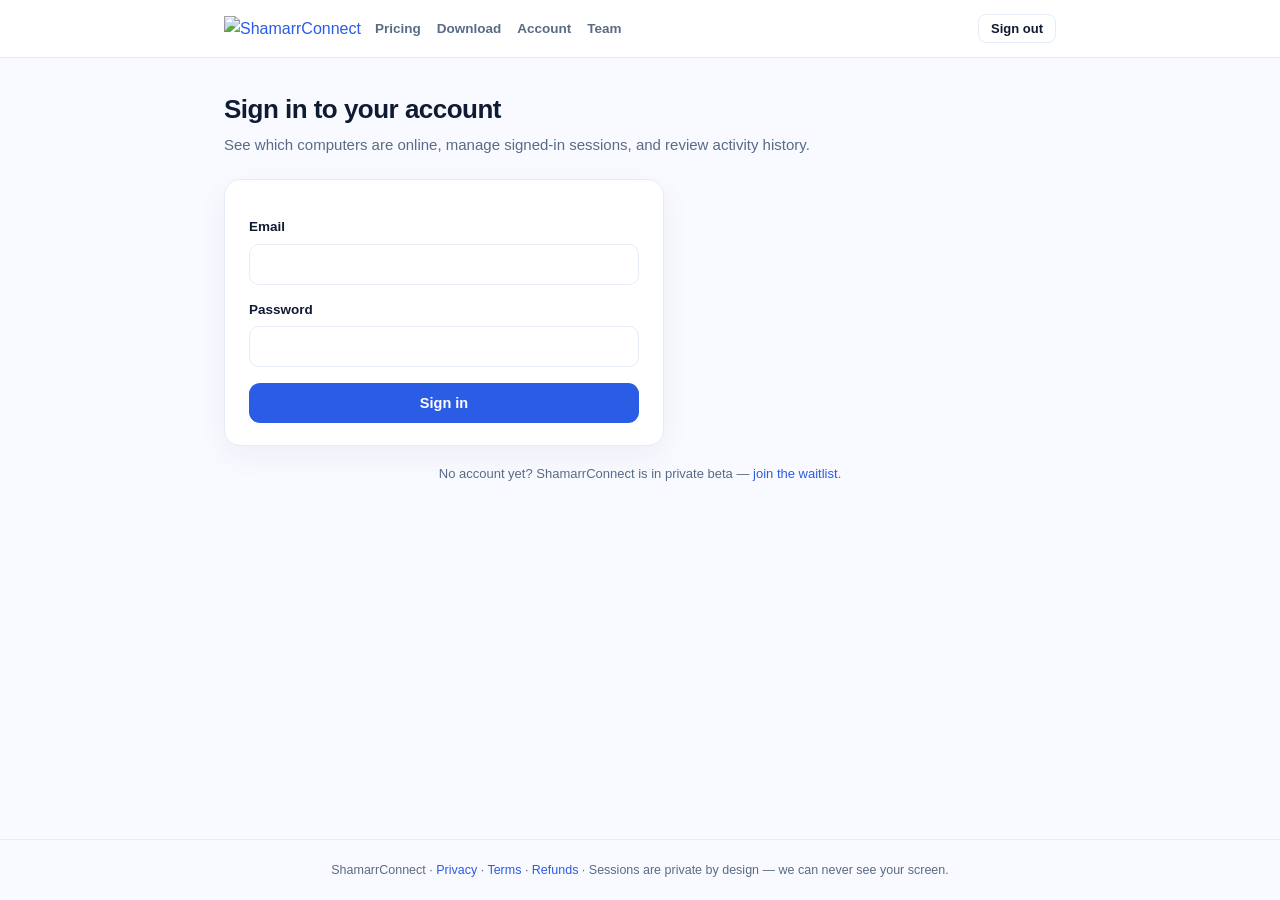
==== website/site/account/index.html @ 5497e0c0 "feat: desk home on desktop and mobile, Inter on the site Replace the RustDesk ID-pad home with a des" ====
<!DOCTYPE html>
<html lang="en">
<head>
<meta charset="UTF-8">
<meta name="viewport" content="width=device-width, initial-scale=1.0">
<title>Your account · ShamarrConnect</title>
<meta name="robots" content="noindex">
<meta name="description" content="See online computers, signed-in sessions, and activity on your ShamarrConnect account.">
<link rel="icon" type="image/svg+xml" href="/favicon.svg">
<link rel="stylesheet" href="/fonts.css">
<link rel="stylesheet" href="/desk-mock.css">
<style>
  :root{
    --brand:#2B5CE6;--brand2:#5B7BF0;--brand-dk:#1E3FA8;
    --ink:#0F1B33;--muted:#5A6B85;--line:#E6ECF5;--bg:#F8FAFF;
    --ok:#16A34A;--off:#9AA7BC;--warn:#B45309;--warnbg:#FFF7E6;
    --brand-dark:#1E3FA8;--bg-soft:#F8FAFF;
  }
  *{box-sizing:border-box;margin:0;padding:0}
  body{font-family:Inter,"Helvetica Neue",Helvetica,Arial,sans-serif;
    color:var(--ink);background:var(--bg);line-height:1.6;-webkit-font-smoothing:antialiased;
    text-rendering:optimizeLegibility;min-height:100vh;display:flex;flex-direction:column}
  a{color:var(--brand);text-decoration:none}
  :focus-visible{outline:2px solid var(--brand);outline-offset:2px;border-radius:4px}

  header{background:#fff;border-bottom:1px solid var(--line)}
  header .bar{max-width:880px;margin:0 auto;padding:14px 24px;display:flex;align-items:center;gap:14px;flex-wrap:wrap}
  header .nav{display:flex;gap:16px;align-items:center;font-size:13.5px;color:var(--muted)}
  header .nav a{color:var(--muted);font-weight:600}
  header .nav a:hover{color:var(--brand)}
  header .who{margin-left:auto;font-size:13.5px;color:var(--muted);display:flex;align-items:center;gap:12px}
  header .who button,.btn-ghost{background:none;border:1px solid var(--line);border-radius:8px;padding:6px 12px;
    font-size:13px;font-weight:600;color:var(--ink);cursor:pointer}
  header .who button:hover,.btn-ghost:hover{border-color:var(--brand);color:var(--brand)}

  main{flex:1;max-width:880px;width:100%;margin:0 auto;padding:36px 24px 80px}
  h1{font-size:26px;letter-spacing:-.02em;line-height:1.2;text-wrap:balance;margin-bottom:8px}
  h2{font-size:17px;letter-spacing:-.01em;margin:32px 0 12px}
  .sub{color:var(--muted);font-size:15px;margin-bottom:22px}

  .card{background:#fff;border:1px solid var(--line);border-radius:16px;padding:22px 24px;
    box-shadow:0 10px 30px rgba(20,40,90,.05)}
  .grid2{display:grid;grid-template-columns:1fr 1fr;gap:14px}
  @media(max-width:640px){.grid2{grid-template-columns:1fr}}

  label{display:block;font-size:13.5px;font-weight:600;margin:14px 0 6px}
  input{width:100%;padding:11px 13px;border:1px solid var(--line);border-radius:10px;font-size:15px;
    font-family:inherit;color:var(--ink);background:#fff}
  input:focus{border-color:var(--brand);outline:none;box-shadow:0 0 0 3px rgba(43,92,230,.15)}
  .btn{display:inline-flex;align-items:center;justify-content:center;background:var(--brand);color:#fff;
    font-weight:700;font-size:14.5px;padding:12px 20px;border-radius:11px;border:0;cursor:pointer;
    transition:background .15s}
  .btn:hover{background:var(--brand-dk)}
  .btn[disabled]{opacity:.6;cursor:default}
  .btn.block{width:100%;margin-top:16px}
  .btn.sm{padding:7px 12px;font-size:12.5px;border-radius:8px}
  .btn.danger{background:#fff;color:#B91C1C;border:1px solid #FECACA}
  .btn.danger:hover{background:#FEF2F2}
  .err{background:#FEF2F2;border:1px solid #FECACA;color:#B91C1C;border-radius:10px;
    padding:10px 14px;font-size:13.5px;margin-top:14px;display:none}
  .okmsg{background:#ECFDF5;border:1px solid #A7F3D0;color:#065F46;border-radius:10px;
    padding:10px 14px;font-size:13.5px;margin-top:14px;display:none}
  .hint{font-size:13px;color:var(--muted);margin-top:18px;text-align:center}

  .stat{display:flex;flex-direction:column;gap:4px}
  .stat .lbl{font-size:12px;font-weight:700;text-transform:uppercase;letter-spacing:.04em;color:var(--muted)}
  .stat .val{font-size:16px;font-weight:700}
  .pill{display:inline-flex;align-items:center;gap:6px;font-size:12.5px;font-weight:700;
    border-radius:100px;padding:4px 10px}
  .pill.on{background:#ECFDF5;color:#065F46}
  .pill.off{background:#F1F5F9;color:var(--muted)}
  .pill.warn{background:var(--warnbg);color:var(--warn)}

  .dev,.sess,.act{display:flex;align-items:center;gap:12px;padding:12px 2px;border-bottom:1px solid var(--line)}
  .dev:last-child,.sess:last-child,.act:last-child{border-bottom:0}
  .dot{width:10px;height:10px;border-radius:50%;flex:none}
  .dot.on{background:var(--ok);box-shadow:0 0 0 4px rgba(29,158,117,.15)}
  .dot.off{background:var(--off)}
  .nm{font-weight:650;font-size:15px}
  .meta{font-size:13px;color:var(--muted)}
  .state{margin-left:auto;font-size:12.5px;font-weight:650;white-space:nowrap}
  .state.on{color:var(--ok)}
  .state.off{color:var(--muted)}
  .empty{color:var(--muted);font-size:14px;padding:14px 2px}
  .act .when{margin-left:auto;color:var(--muted);font-size:12.5px;white-space:nowrap;padding-left:12px}
  .note{font-size:13px;color:var(--muted);margin-top:10px}
  .sec-actions{display:flex;flex-wrap:wrap;gap:10px;margin-top:8px}
  .check{display:flex;align-items:center;gap:8px;font-size:13.5px;margin-top:12px}
  .check input{width:auto}
  .headrow{display:flex;align-items:center;justify-content:space-between;gap:12px;flex-wrap:wrap;margin:32px 0 12px}
  .headrow h2{margin:0}
  .desk-wrap{position:relative;padding:16px}
  .desk-wrap .desk-grid{margin:0}
  .desk-wrap .dcard{cursor:default}
  .desk-wrap .dcard.is-slot{cursor:pointer}
  .desk-panel .actions a.act{text-decoration:none;color:#fff}
  @media(max-width:640px){.desk-wrap .desk-grid{grid-template-columns:1fr}}
  footer{border-top:1px solid var(--line);padding:20px 24px;text-align:center;font-size:12.5px;color:var(--muted)}
</style>
</head>
<body>
<header>
  <div class="bar">
    <a href="/" aria-label="ShamarrConnect home"><img class="mark" src="/logo-mark.svg" width="36" height="36" alt="ShamarrConnect"></a>
    <nav class="nav">
      <a href="/pricing">Pricing</a>
      <a href="/download">Download</a>
      <a href="/account">Account</a>
      <a href="/account/team/">Team</a>
    </nav>
    <div class="who" id="who" hidden>
      <span id="who-email"></span>
      <button id="signout" type="button">Sign out</button>
    </div>
  </div>
</header>

<main>
  <!-- Signed out -->
  <section id="view-login">
    <h1>Sign in to your account</h1>
    <p class="sub">See which computers are online, manage signed-in sessions, and review activity history.</p>
    <div class="card" style="max-width:440px">
      <form id="login-form" novalidate>
        <label for="email">Email</label>
        <input id="email" type="email" autocomplete="username" required>
        <label for="password">Password</label>
        <input id="password" type="password" autocomplete="current-password" required>
        <div id="mfa-row" hidden>
          <label for="code">Two-step code</label>
          <input id="code" inputmode="numeric" autocomplete="one-time-code" placeholder="6-digit code from your app">
        </div>
        <button class="btn block" id="login-btn" type="submit">Sign in</button>
        <div class="err" id="login-err"></div>
      </form>
    </div>
    <p class="hint">No account yet? ShamarrConnect is in private beta — <a href="/#waitlist">join the waitlist</a>.</p>
  </section>

  <!-- Console -->
  <section id="view-console" hidden>
    <h1>Your account</h1>
    <p class="sub">Live view of computers, sessions, and what has happened on this account.</p>

    <div class="card" id="overview">
      <div class="grid2">
        <div class="stat"><span class="lbl">Signed in as</span><span class="val" id="ov-email">—</span></div>
        <div class="stat"><span class="lbl">Plan</span><span class="val" id="ov-plan">—</span></div>
        <div class="stat"><span class="lbl">Two-step sign-in</span><span class="val" id="ov-mfa">—</span></div>
        <div class="stat"><span class="lbl">Plan renews / ends</span><span class="val" id="ov-exp">—</span></div>
      </div>
      <div id="ov-team" class="note" style="margin-top:14px;display:none"></div>
      <p class="note" style="margin-top:14px">Open the ShamarrConnect app on each computer and sign in with this email so it appears on your desk.</p>
    </div>

    <div class="headrow">
      <h2>Your computers</h2>
      <button class="btn-ghost" type="button" id="refresh-all">Refresh</button>
    </div>
    <div class="card desk-wrap desk-stage" id="desk-wrap">
      <div class="desk-grid" id="desk-grid"><div class="empty">Checking…</div></div>
      <div class="desk-sheet" id="desk-sheet" hidden>
        <div class="desk-panel" id="desk-panel" role="dialog" aria-modal="true"></div>
      </div>
    </div>
    <p class="note" id="desk-status">Status updates as each computer checks in.</p>

    <div id="peers-wrap" hidden>
      <h2>Saved IDs</h2>
      <div class="card" id="peers"></div>
      <p class="note">These are saved IDs that are not signed into this account, so they stay off the desk.</p>
    </div>

    <div class="headrow">
      <h2>Signed-in sessions</h2>
      <button class="btn sm danger" type="button" id="revoke-others">Sign out all app sessions</button>
    </div>
    <div class="card" id="sessions"><div class="empty">Loading…</div></div>
    <p class="note">These are phones and computers currently signed into your account (device tokens). Signing one out forces it to log in again.</p>

    <h2>Recent activity</h2>
    <div class="card" id="activity"><div class="empty">Nothing yet — activity will show here after you sign in on devices, change security settings, or make a payment.</div></div>

    <h2>Security</h2>
    <div class="card">
      <div class="stat" style="margin-bottom:14px">
        <span class="lbl">Password</span>
        <span class="val" style="font-size:14px;font-weight:500;color:var(--muted)">Change the password for this account</span>
      </div>
      <form id="pw-form">
        <label for="pw-cur">Current password</label>
        <input id="pw-cur" type="password" autocomplete="current-password" required>
        <label for="pw-new">New password</label>
        <input id="pw-new" type="password" autocomplete="new-password" minlength="8" required>
        <label for="pw-conf">Confirm new password</label>
        <input id="pw-conf" type="password" autocomplete="new-password" minlength="8" required>
        <label class="check"><input type="checkbox" id="pw-revoke"> Also sign out other sessions</label>
        <button class="btn block" id="pw-btn" type="submit">Update password</button>
        <div class="err" id="pw-err"></div>
        <div class="okmsg" id="pw-ok"></div>
      </form>
      <hr style="border:0;border-top:1px solid var(--line);margin:22px 0">
      <div class="stat">
        <span class="lbl">Two-step sign-in (authenticator)</span>
        <span class="val" id="sec-mfa" style="font-size:14.5px">—</span>
      </div>
      <p class="note">Turn two-step sign-in on or off in the ShamarrConnect app under <strong>Settings → Account → Account MFA</strong>. Remote reconnects also re-check 2FA unless a device is trusted.</p>
    </div>
  </section>
</main>

<footer>ShamarrConnect · <a href="/privacy">Privacy</a> · <a href="/terms">Terms</a> · <a href="/refund">Refunds</a> · Sessions are private by design — we can never see your screen.</footer>

<script>
(function(){
  var API = "https://api.shamarrconnect.com";
  var $ = function(id){ return document.getElementById(id); };
  var mfaSecret = null, pollTimer = null, profileEmail = "";

  function token(){ return sessionStorage.getItem("sc_token"); }
  function setToken(t){ t ? sessionStorage.setItem("sc_token", t) : sessionStorage.removeItem("sc_token"); }
  function esc(s){ var d = document.createElement("div"); d.textContent = s == null ? "" : String(s); return d.innerHTML; }

  function showLogin(msg){
    $("view-console").hidden = true; $("who").hidden = true;
    $("view-login").hidden = false;
    if (msg){ var e = $("login-err"); e.textContent = msg; e.style.display = "block"; }
    if (pollTimer){ clearInterval(pollTimer); pollTimer = null; }
  }
  function showConsole(email){
    $("view-login").hidden = true;
    $("view-console").hidden = false; $("who").hidden = false;
    if (email) {
      profileEmail = email;
      $("who-email").textContent = email;
      $("ov-email").textContent = email;
    }
    refresh();
    if (pollTimer) clearInterval(pollTimer);
    pollTimer = setInterval(function(){ if (!document.hidden) refresh(); }, 15000);
  }

  function parseApiDate(s){
    if (!s) return null;
    var d = new Date(String(s).replace(" ", "T") + (String(s).indexOf("Z") >= 0 ? "" : "Z"));
    return isNaN(d.getTime()) ? null : d;
  }
  function relTime(s){
    var d = parseApiDate(s);
    if (!d) return s ? String(s) : "";
    var sec = Math.max(0, (Date.now() - d.getTime()) / 1000);
    if (sec < 45) return "just now";
    if (sec < 3600) return Math.round(sec/60) + " min ago";
    var now = new Date();
    var sameDay = d.getFullYear()===now.getFullYear() && d.getMonth()===now.getMonth() && d.getDate()===now.getDate();
    if (sameDay){
      if (d.getHours() < 12) return "this morning";
      if (d.getHours() < 17) return "this afternoon";
      return "this evening";
    }
    var days = Math.round(sec/86400);
    return days <= 1 ? "yesterday" : days + " days ago";
  }
  function looksLikeFactoryName(name){
    var n = (name || "").trim();
    if (!n) return true;
    var u = n.toUpperCase();
    if (/^(DESKTOP-|LAPTOP-|WIN-|MACBOOK|IMAC|IPHONE|IPAD|PIXEL|SM-|GALAXY)/.test(u)) return true;
    if (n.indexOf(".") >= 0 && n.indexOf(" ") < 0) return true;
    if (/^[A-Z0-9_-]{8,}$/.test(u) && n.indexOf(" ") < 0) return true;
    return false;
  }
  function placeName(d){
    var n = (d.device_name || "").trim();
    if (looksLikeFactoryName(n)) return "Computer";
    return n;
  }
  function sentence(d){
    if (d.reason === "battery") return "Can't reach it. The phone closed the app.";
    if (d.reason === "permission") return "Almost ready. This computer still needs a permission.";
    if (d.reason === "service_stopped" || d.reason === "app_closed")
      return "Can't reach it. ShamarrConnect isn't open there.";
    if (d.online && d.ready !== false) return "Online. You can open it.";
    var seen = relTime(d.last_seen);
    if (!seen) return "Not reachable right now.";
    return "Last seen " + seen + ".";
  }
  function isStale(d){
    return !d.online || d.ready === false;
  }
  function prettyOS(s){
    var m = { windows:"Windows", macos:"macOS", osx:"macOS", darwin:"macOS", linux:"Linux", android:"Android", ios:"iOS" };
    var k = (s||"").toLowerCase();
    return m[k] || (s ? s.charAt(0).toUpperCase() + s.slice(1) : "");
  }
  function prettyPlan(p){
    var k = (p || "free").toLowerCase();
    if (k === "solo" || k === "pro") return "Pro";
    if (k === "team") return "Team";
    if (k === "enterprise") return "Enterprise";
    if (k === "free" || !k) return "Free";
    return p;
  }

  var lastDevices = [];

  var PHRASES = {
    login: function(d){ return "Signed in" + (d ? " — " + d : ""); },
    account_created: function(){ return "Account created"; },
    device_removed: function(d){ return "Session signed out" + (d ? " — " + d : ""); },
    devices_signed_out_others: function(d){ return "Signed out other sessions" + (d ? " (" + d + ")" : ""); },
    device_joined: function(d){ return "New device joined" + (d ? " — " + d : ""); },
    payment: function(d){ return "Payment received" + (d ? " — " + d : ""); },
    mfa_enabled: function(){ return "Two-step sign-in turned on"; },
    mfa_disabled: function(){ return "Two-step sign-in turned off"; },
    password_changed: function(d){ return "Password changed" + (d ? " — " + d : ""); }
  };
  function phrase(ev){
    var f = PHRASES[ev.kind];
    var d = ev.detail || "";
    return f ? f(d) : (ev.kind + (d ? " — " + d : ""));
  }

  function api(path, opts){
    opts = opts || {};
    var headers = Object.assign({ "Authorization": "Bearer " + token() }, opts.headers || {});
    if (opts.body && !headers["Content-Type"]) headers["Content-Type"] = "application/json";
    return fetch(API + path, {
      method: opts.method || "GET",
      headers: headers,
      body: opts.body ? (typeof opts.body === "string" ? opts.body : JSON.stringify(opts.body)) : undefined
    }).then(function(r){
      if (r.status === 401){ showLogin("Please sign in again."); throw new Error("unauthorized"); }
      if (r.status === 204) return {};
      return r.text().then(function(t){
        var j = {};
        if (t) { try { j = JSON.parse(t); } catch(_) { j = { error: t }; } }
        if (!r.ok) throw new Error((j && j.error) || ("http " + r.status));
        return j;
      });
    });
  }

  function refresh(){
    api("/api/currentUser", { method: "POST", body: { id: "", uuid: "" } })
      .then(function(u){
        var email = u.email || u.name || profileEmail || "";
        profileEmail = email;
        $("who-email").textContent = email;
        $("ov-email").textContent = email || "—";
        $("ov-plan").textContent = prettyPlan(u.plan);
        $("ov-exp").textContent = u.plan_expires_at ? relTime(u.plan_expires_at) + " (" + u.plan_expires_at + ")" : (prettyPlan(u.plan) === "Free" ? "—" : "—");
      }).catch(function(){});

    api("/api/org").then(function(v){
      var o = v && v.org;
      var el = $("ov-team");
      if (!o){ el.style.display = "none"; el.innerHTML = ""; return; }
      el.style.display = "block";
      el.innerHTML = "<strong>Team:</strong> " + esc(o.name) +
        " · role " + esc(o.my_role) +
        " · seats " + esc(o.seats_used) + "/" + esc(o.seat_limit) +
        " · devices " + esc(o.devices_used) + "/" + esc(o.device_limit) +
        " (shared pool). <a href=\"/account/team/\">Manage team →</a>";
    }).catch(function(){});

    api("/api/user/mfa/status").then(function(s){
      var on = !!s.enabled;
      $("ov-mfa").innerHTML = on
        ? '<span class="pill on">On</span>'
        : '<span class="pill warn">Off — enable in the app</span>';
      $("sec-mfa").innerHTML = on
        ? '<span class="pill on">Enabled</span>'
        : '<span class="pill warn">Not enabled</span>';
    }).catch(function(){
      $("ov-mfa").textContent = "—";
      $("sec-mfa").textContent = "—";
    });

    api("/api/user/fleet").then(function(v){ lastDevices = v.devices || []; renderFleet(v); }).catch(function(){});
    api("/api/user/devices").then(renderSessions).catch(function(){});
    api("/api/user/activity?limit=50").then(renderActivity).catch(function(){});
  }

  function renderFleet(v){
    var el = $("desk-grid"), ds = v.devices || [];
    var html = "";
    if (!ds.length){
      html = '<div class="empty" style="grid-column:1/-1">No computers on this account yet. Open the ShamarrConnect app on a computer and sign in with this email.</div>';
    } else {
      html = ds.map(function(d){
        var name = placeName(d);
        var stale = isStale(d);
        var light = (d.reason === "battery" || d.reason === "permission") ? "warn"
          : (d.online && d.ready !== false) ? "awake" : "asleep";
        var id = esc(d.device_id || "");
        return '<div class="dcard" data-id="' + id + '">' +
          '<div class="top"><span class="light ' + light + '"></span>' +
          '<div class="names"><div class="place">' + esc(name) + '</div></div></div>' +
          '<p class="sentence">' + esc(sentence(d)) + '</p>' +
          '<button class="act' + (stale ? " ghost" : "") + '" type="button" data-open="' + id + '">Open</button>' +
          '</div>';
      }).join("");
    }
    html += '<button class="dcard is-slot" type="button" data-add="1">+ Add a new computer</button>';
    el.innerHTML = html;
    $("peers-wrap").hidden = true;
  }

  function closeSheet(){
    var sh = $("desk-sheet");
    if (sh) sh.hidden = true;
  }
  function openSheet(html){
    $("desk-panel").innerHTML = html;
    $("desk-sheet").hidden = false;
  }
  function openInAppSheet(d){
    var name = placeName(d);
    var body = isStale(d)
      ? sentence(d) + " Open it from the ShamarrConnect app on a computer that can reach it."
      : "Open the ShamarrConnect app and tap Open on " + name + ".";
    openSheet(
      "<h3>" + esc(name) + "</h3><p>" + esc(body) + "</p>" +
      '<div class="actions">' +
        '<a class="act" href="/download">Get the app</a>' +
        '<button class="act ghost" type="button" data-close="1">Close</button>' +
      "</div>"
    );
  }
  function explainThenOpen(d){
    var name = placeName(d);
    var body = sentence(d) + " Open ShamarrConnect on that computer, or turn it on. Then you can open it from the app.";
    if (d.reason === "battery"){
      body = "The phone closed the app. Open ShamarrConnect there. On Samsung, set battery to Unrestricted so it stays reachable.";
    }
    openSheet(
      "<h3>" + esc(name) + "</h3><p>" + esc(body) + "</p>" +
      '<div class="actions">' +
        '<button class="act" type="button" data-try="' + esc(d.device_id || "") + '">Try anyway</button>' +
        '<button class="act ghost" type="button" data-close="1">Close</button>' +
      "</div>"
    );
  }
  function addComputerSheet(){
    openSheet("<h3>Add a new computer</h3><p>Getting a code…</p>");
    api("/api/enroll/generate", { method: "POST", body: {} }).then(function(j){
      var code = (j && j.code) || "";
      openSheet(
        "<h3>Add a new computer</h3>" +
        "<p>On that computer, open ShamarrConnect and enter this code.</p>" +
        '<div class="desk-secret"><div class="lbl">Code</div><div class="val">' + esc(code) + "</div></div>" +
        "<p>Name it when it shows up: Office, Shop, Home.</p>" +
        '<div class="actions"><button class="act ghost" type="button" data-close="1">Close</button></div>'
      );
    }).catch(function(e){
      openSheet(
        "<h3>Add a new computer</h3><p>" + esc(e.message || "Could not create a code.") + "</p>" +
        '<div class="actions"><button class="act ghost" type="button" data-close="1">Close</button></div>'
      );
    });
  }

  function renderSessions(v){
    var el = $("sessions"), list = v.devices || [];
    if (!list.length){
      el.innerHTML = '<div class="empty">No active sessions. Sign in from the app to register a session.</div>';
      return;
    }
    el.innerHTML = list.map(function(d){
      var name = d.device_name || d.device_id || "Session";
      var os = prettyOS(d.device_os);
      var id = d.id || "";
      return '<div class="sess">' +
        '<div><div class="nm">' + esc(name) + '</div>' +
        '<div class="meta">' + esc(os) + (os ? " · " : "") +
        "last seen " + relTime(d.last_seen) +
        (d.device_id ? " · ID " + esc(d.device_id) : "") +
        '</div></div>' +
        (id
          ? '<button class="btn sm danger" type="button" data-revoke="' + esc(id) + '">Sign out</button>'
          : '') +
        '</div>';
    }).join("");
    el.querySelectorAll("[data-revoke]").forEach(function(btn){
      btn.addEventListener("click", function(){
        var id = btn.getAttribute("data-revoke");
        if (!confirm("Sign out this session? It will need to log in again.")) return;
        api("/api/user/device/" + encodeURIComponent(id), { method: "DELETE" })
          .then(function(){ refresh(); })
          .catch(function(e){ alert(e.message || "Failed"); });
      });
    });
  }

  function renderActivity(v){
    var el = $("activity"), evs = v.events || [];
    if (!evs.length){
      el.innerHTML = '<div class="empty">Nothing yet — sign-ins, device changes, payments, and security updates will appear here.</div>';
      return;
    }
    el.innerHTML = evs.map(function(ev){
      return '<div class="act"><span>' + esc(phrase(ev)) + '</span><span class="when">' + relTime(ev.at) + '</span></div>';
    }).join("");
  }

  function login(body){
    var btn = $("login-btn"); btn.disabled = true; btn.textContent = "Signing in…";
    $("login-err").style.display = "none";
    return fetch(API + "/api/login", {
      method: "POST",
      headers: { "Content-Type": "application/json" },
      body: JSON.stringify(body)
    }).then(function(r){ return r.json().then(function(j){ return { ok: r.ok, j: j }; }); })
      .then(function(res){
        var j = res.j;
        if (res.ok && j.access_token){
          setToken(j.access_token);
          mfaSecret = null;
          showConsole(body.username);
          return;
        }
        if (j.tfa_type === "tfa_check" && j.secret){
          mfaSecret = j.secret;
          $("mfa-row").hidden = false;
          $("code").focus();
          return;
        }
        throw new Error(j.error || "signin");
      })
      .catch(function(e){
        var msg = "That email or password doesn't match our records.";
        if (e && e.message && e.message !== "signin") msg = e.message;
        if (e && e.name === "TypeError") msg = "Can't reach the server right now. Check your connection and try again.";
        var el = $("login-err"); el.textContent = msg; el.style.display = "block";
      })
      .finally(function(){ btn.disabled = false; btn.textContent = "Sign in"; });
  }

  $("login-form").addEventListener("submit", function(ev){
    ev.preventDefault();
    var email = $("email").value.trim(), pw = $("password").value;
    if (mfaSecret){
      var code = $("code").value.trim();
      login({ username: email, type: "tfa_code", tfaCode: code, verificationCode: code, secret: mfaSecret });
    } else {
      login({ username: email, password: pw, type: "account" });
    }
  });

  $("signout").addEventListener("click", function(){
    setToken(null); mfaSecret = null; showLogin();
  });

  $("refresh-all").addEventListener("click", function(){ refresh(); });

  $("desk-wrap").addEventListener("click", function(e){
    var t = e.target.closest("[data-open],[data-add],[data-close],[data-try]");
    if (!t){
      if (e.target.id === "desk-sheet") closeSheet();
      return;
    }
    if (t.getAttribute("data-close")){ closeSheet(); return; }
    if (t.getAttribute("data-add")){ addComputerSheet(); return; }
    var tryId = t.getAttribute("data-try");
    var openId = t.getAttribute("data-open") || tryId;
    if (!openId) return;
    var d = null;
    for (var i = 0; i < lastDevices.length; i++){
      if (lastDevices[i].device_id === openId){ d = lastDevices[i]; break; }
    }
    if (!d){ closeSheet(); return; }
    if (tryId || !isStale(d)){
      $("desk-status").textContent = tryId ? ("Trying " + placeName(d) + ".") : ("You're on " + placeName(d) + ".");
      openInAppSheet(d);
    } else {
      explainThenOpen(d);
    }
  });

  $("revoke-others").addEventListener("click", function(){
    if (!confirm("Sign out every other phone and computer? This browser session stays signed in.")) return;
    // Web console has no device id — server revokes all tokens for the user when id empty is rejected.
    // Use list + delete each, or call revoke-others with empty (will 400). Safer: list then delete all.
    api("/api/user/devices").then(function(v){
      var list = v.devices || [];
      if (!list.length){ alert("No other sessions."); return; }
      return Promise.all(list.map(function(d){
        return api("/api/user/device/" + encodeURIComponent(d.id), { method: "DELETE" });
      })).then(function(){ refresh(); });
    }).catch(function(e){ alert(e.message || "Failed"); });
  });

  $("pw-form").addEventListener("submit", function(ev){
    ev.preventDefault();
    var cur = $("pw-cur").value, nw = $("pw-new").value, conf = $("pw-conf").value;
    $("pw-err").style.display = "none"; $("pw-ok").style.display = "none";
    if (nw.length < 8){
      $("pw-err").textContent = "New password must be at least 8 characters.";
      $("pw-err").style.display = "block"; return;
    }
    if (nw !== conf){
      $("pw-err").textContent = "New passwords do not match.";
      $("pw-err").style.display = "block"; return;
    }
    var btn = $("pw-btn"); btn.disabled = true;
    api("/api/user/password", {
      method: "POST",
      body: {
        current_password: cur,
        new_password: nw,
        revoke_other_devices: $("pw-revoke").checked
      }
    }).then(function(){
      $("pw-ok").textContent = "Password updated.";
      $("pw-ok").style.display = "block";
      $("pw-form").reset();
      refresh();
    }).catch(function(e){
      $("pw-err").textContent = e.message || "Could not update password.";
      $("pw-err").style.display = "block";
    }).finally(function(){ btn.disabled = false; });
  });

  if (token()) showConsole("");
})();
</script>
</body>
</html>
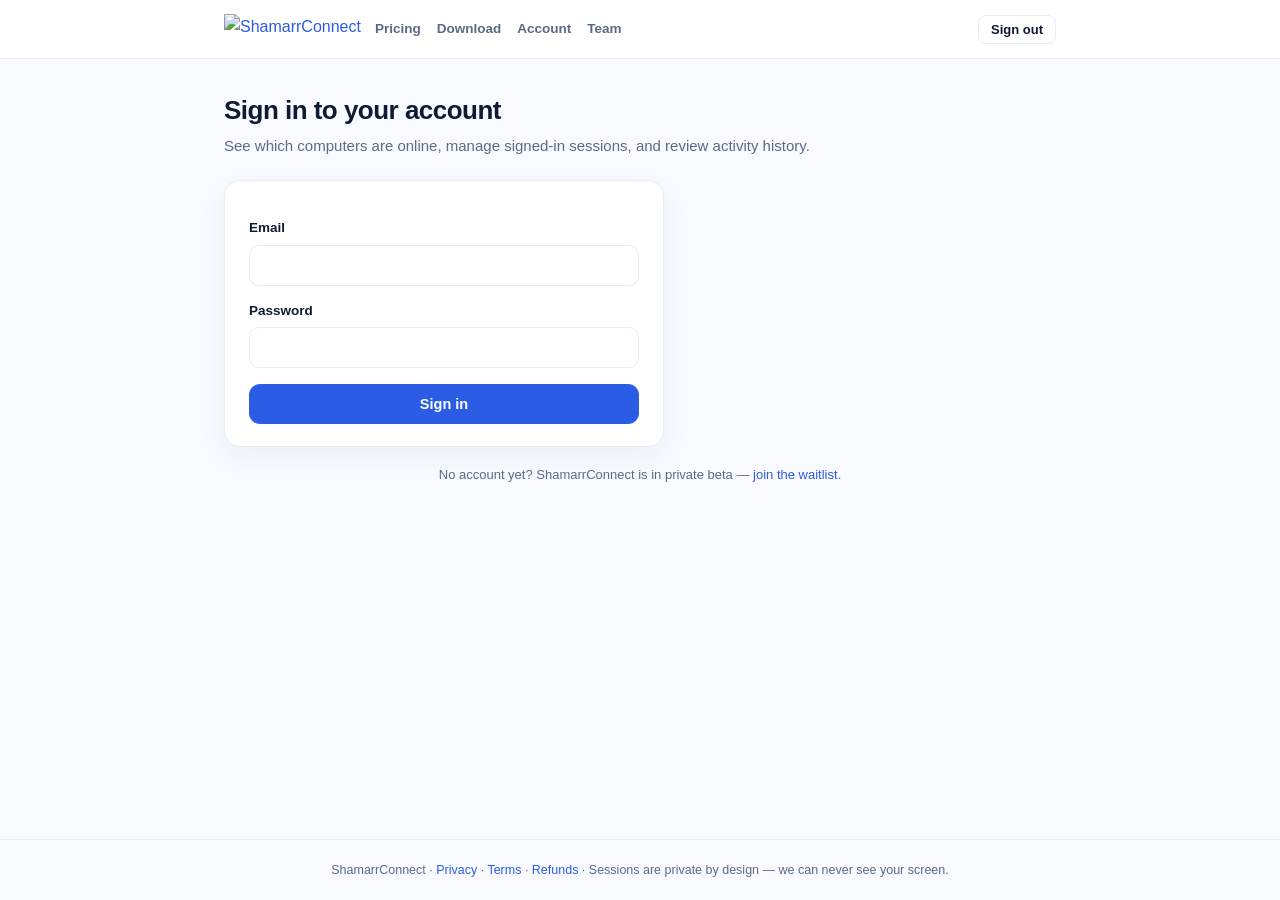
==== commit c77618f4: "feat: site lockup uses Windows taskbar icon; constellation on hero Header is Inter ExtraBold Shamarr" ====
--- a/website/site/account/index.html
+++ b/website/site/account/index.html
@@ -25,6 +25,12 @@
 
   header{background:#fff;border-bottom:1px solid var(--line)}
   header .bar{max-width:880px;margin:0 auto;padding:14px 24px;display:flex;align-items:center;gap:14px;flex-wrap:wrap}
+  header .brand .wordmark{height:30px;width:auto;display:block}
+  header .brand .mark{display:none}
+  @media(max-width:720px){
+    header .brand .wordmark{display:none}
+    header .brand .mark{display:block;width:36px;height:36px;border-radius:9px}
+  }
   header .nav{display:flex;gap:16px;align-items:center;font-size:13.5px;color:var(--muted)}
   header .nav a{color:var(--muted);font-weight:600}
   header .nav a:hover{color:var(--brand)}
@@ -95,13 +101,17 @@
   .desk-wrap .dcard.is-slot{cursor:pointer}
   .desk-panel .actions a.act{text-decoration:none;color:#fff}
   @media(max-width:640px){.desk-wrap .desk-grid{grid-template-columns:1fr}}
+  @media(min-width:1000px){.desk-wrap .desk-grid{grid-template-columns:1fr 1fr 1fr}}
   footer{border-top:1px solid var(--line);padding:20px 24px;text-align:center;font-size:12.5px;color:var(--muted)}
 </style>
 </head>
 <body>
 <header>
   <div class="bar">
-    <a href="/" aria-label="ShamarrConnect home"><img class="mark" src="/logo-mark.svg" width="36" height="36" alt="ShamarrConnect"></a>
+    <a class="brand" href="/" aria-label="ShamarrConnect home">
+      <img class="wordmark" src="/wordmark.svg" height="30" alt="ShamarrConnect">
+      <img class="mark" src="/logo-mark.svg" width="36" height="36" alt="">
+    </a>
     <nav class="nav">
       <a href="/pricing">Pricing</a>
       <a href="/download">Download</a>
@@ -265,7 +275,8 @@
     var n = (name || "").trim();
     if (!n) return true;
     var u = n.toUpperCase();
-    if (/^(DESKTOP-|LAPTOP-|WIN-|MACBOOK|IMAC|IPHONE|IPAD|PIXEL|SM-|GALAXY)/.test(u)) return true;
+    if (/^(DESKTOP-|LAPTOP-|WIN-|MACBOOK|IMAC|IPHONE|IPAD|PIXEL|SM-|GALAXY|SAMSUNG-|ANDROID-|POCO|REDMI)/.test(u)) return true;
+    if (u.indexOf("-SM-") >= 0) return true;
     if (n.indexOf(".") >= 0 && n.indexOf(" ") < 0) return true;
     if (/^[A-Z0-9_-]{8,}$/.test(u) && n.indexOf(" ") < 0) return true;
     return false;
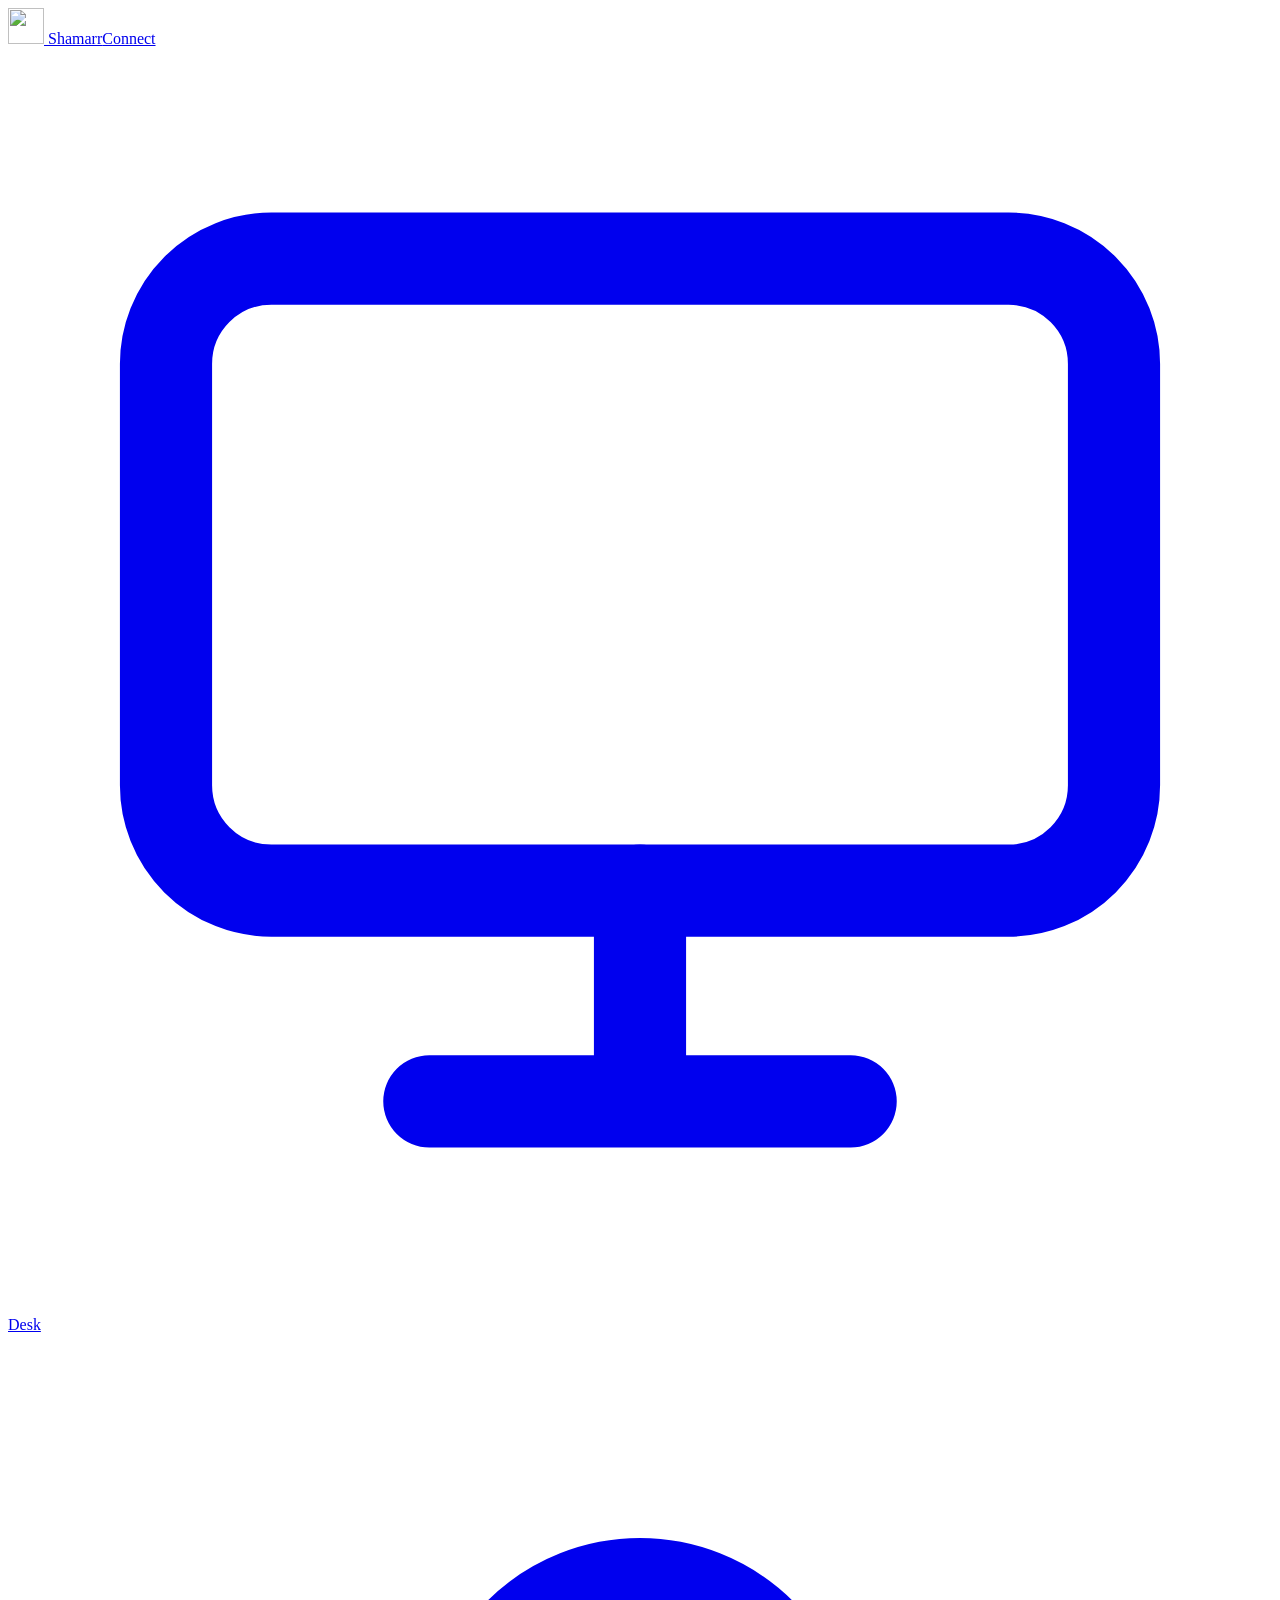
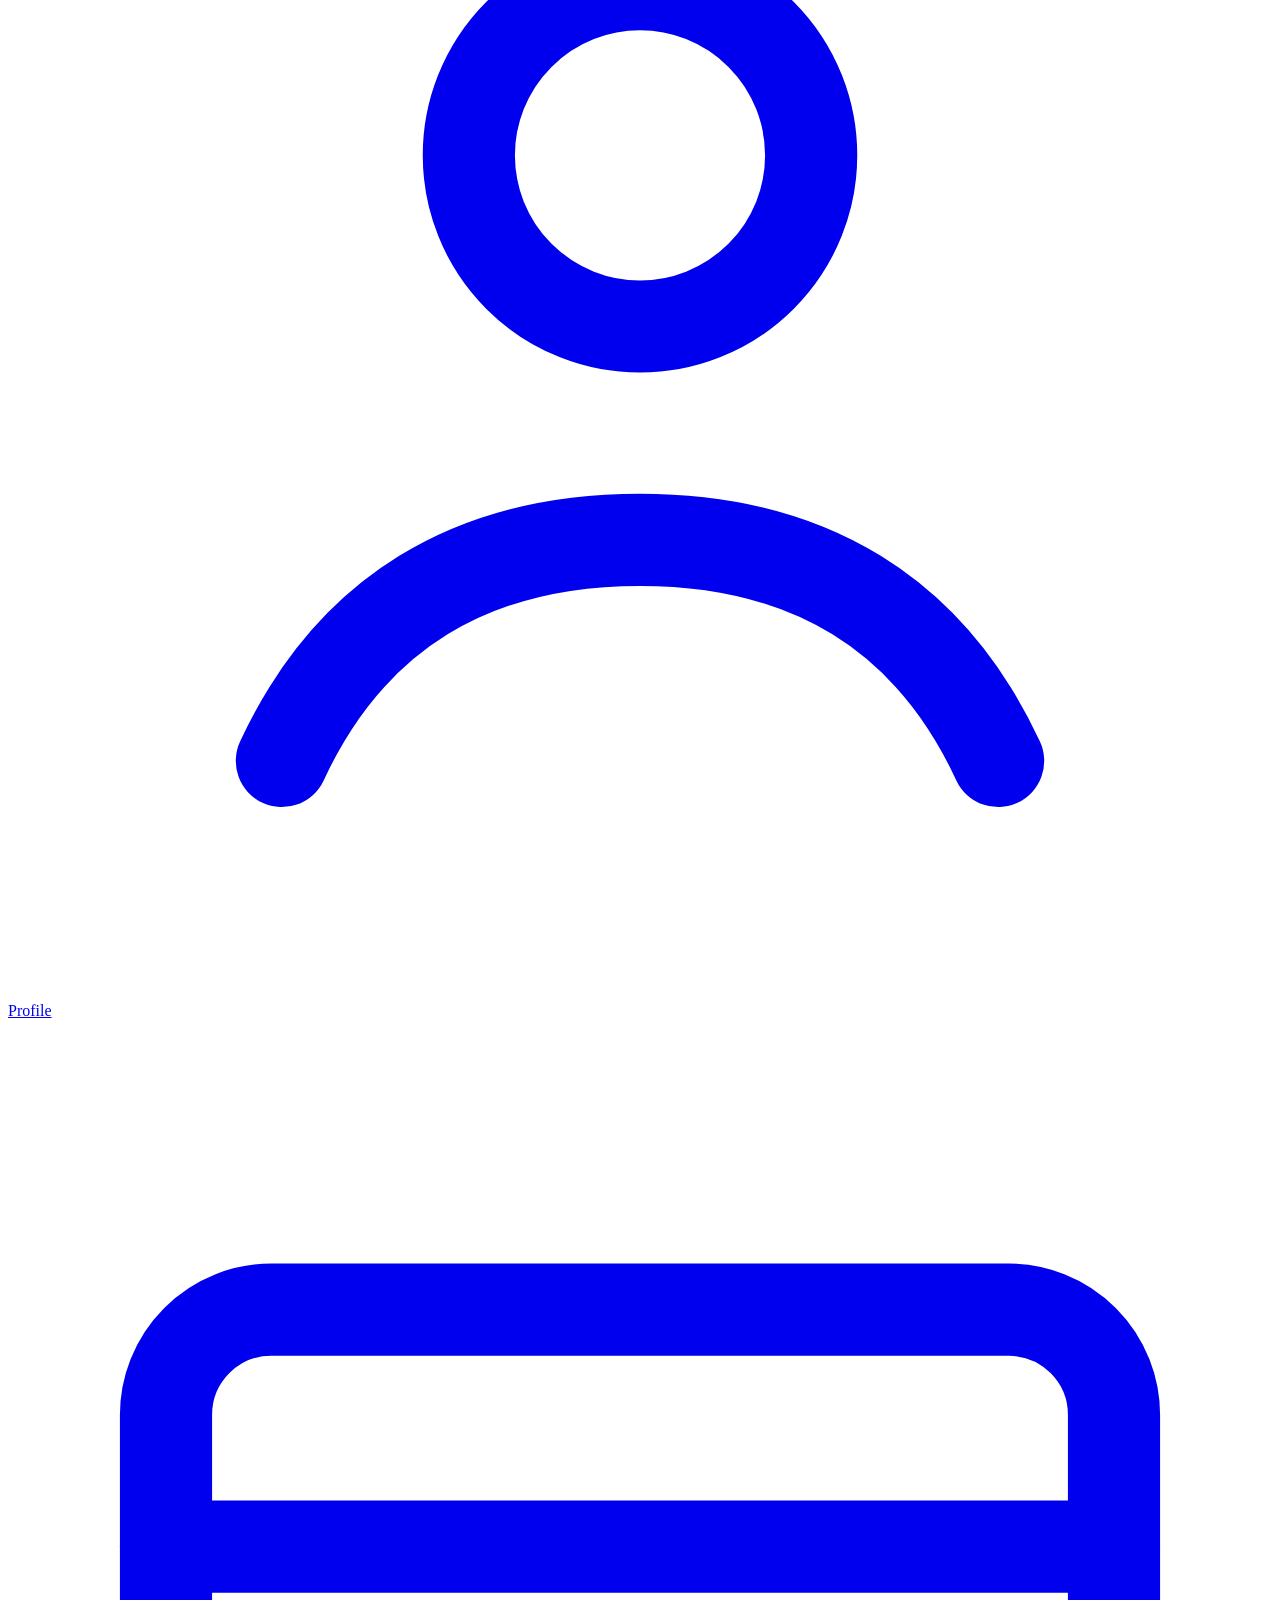
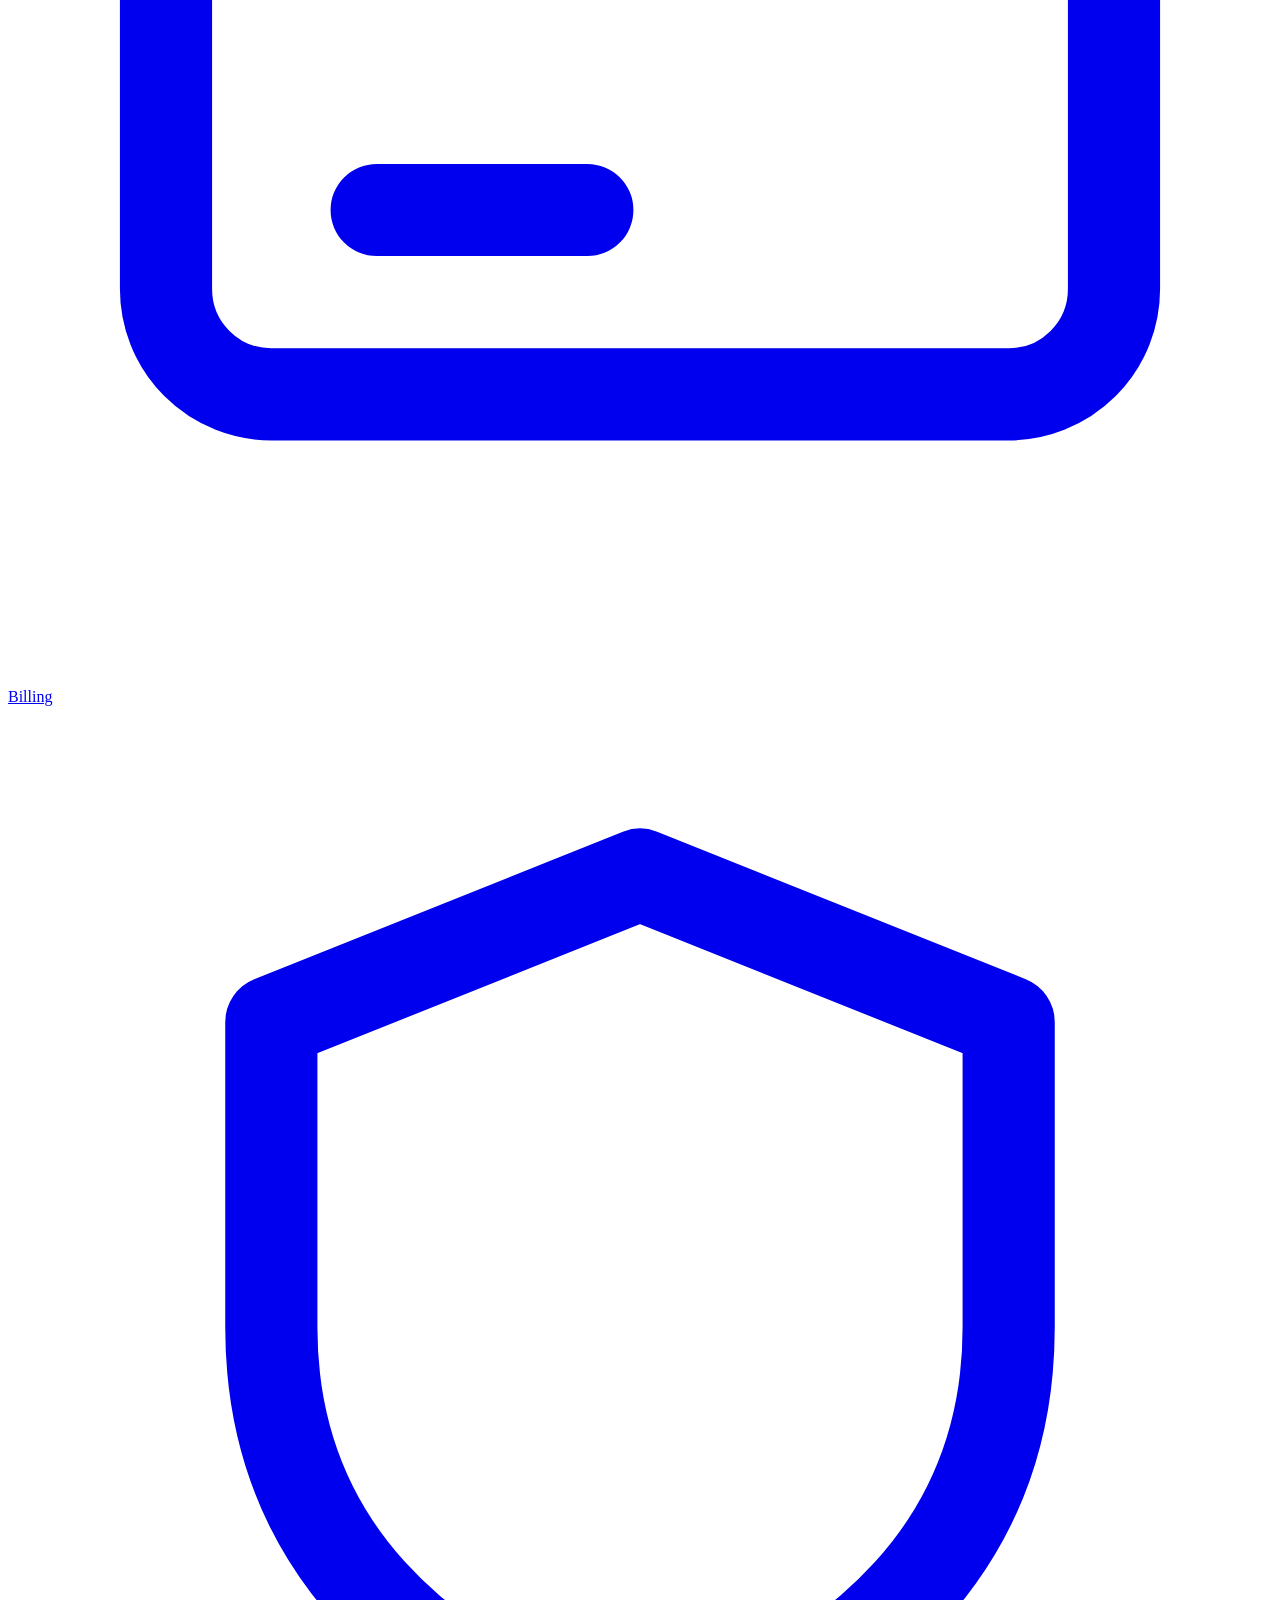
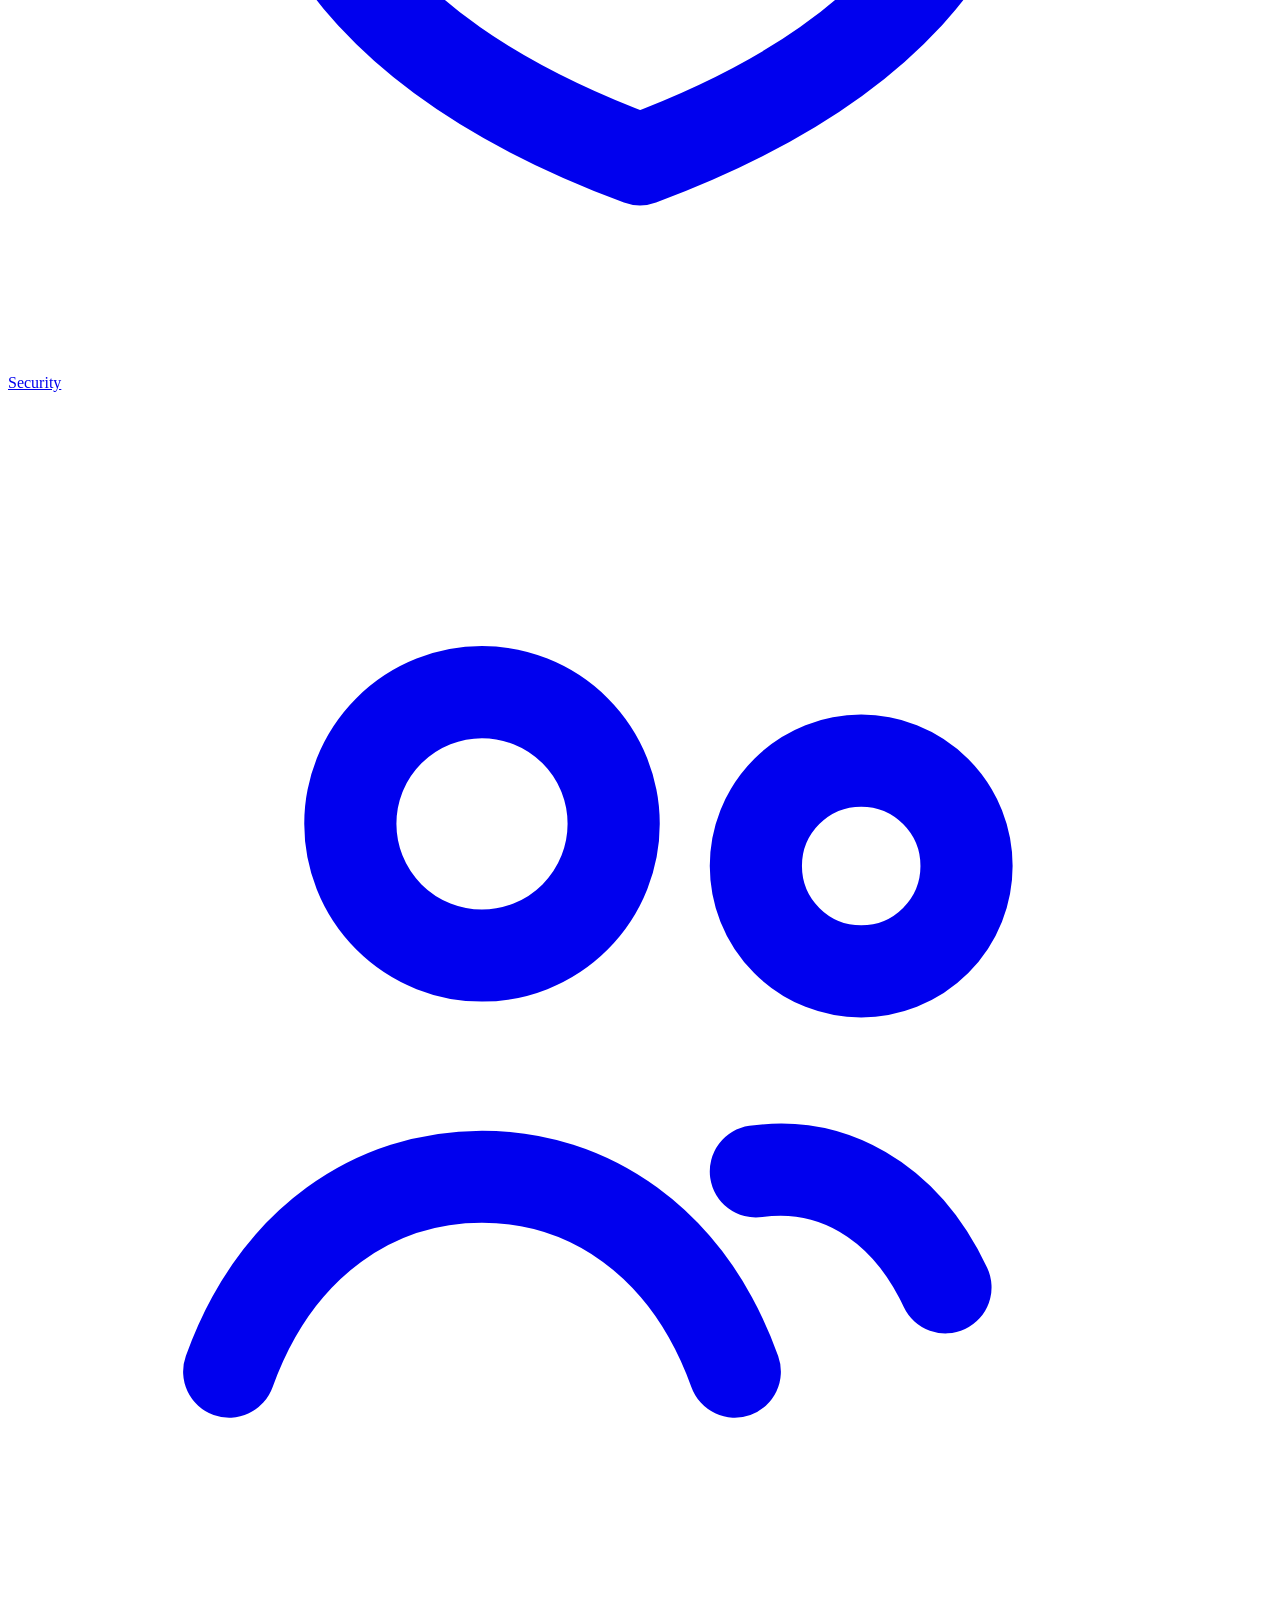
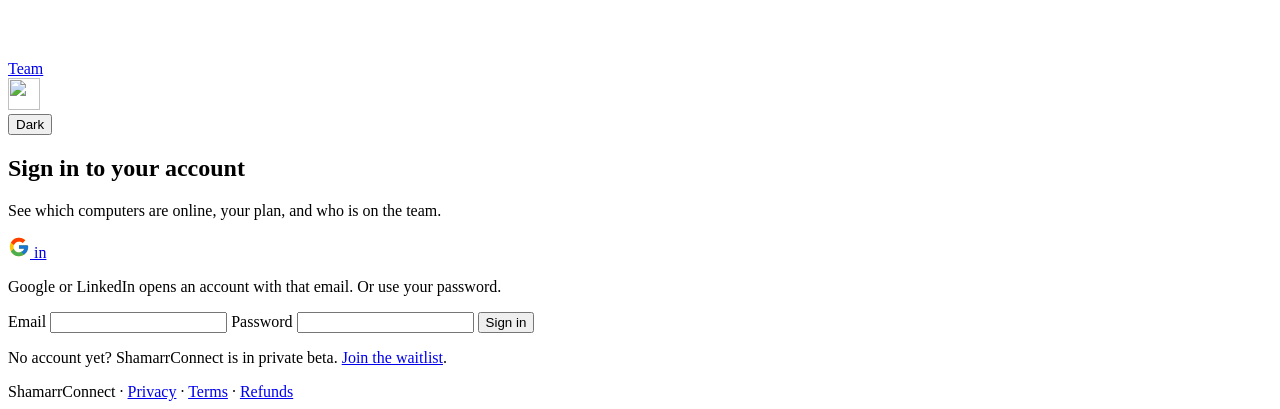
==== commit 8f52c288: "feat: account dashboard, plan cards, and naira lock The signed-in account is a side rail for desk, p" ====
--- a/website/site/account/index.html
+++ b/website/site/account/index.html
@@ -5,132 +5,89 @@
 <meta name="viewport" content="width=device-width, initial-scale=1.0">
 <title>Your account · ShamarrConnect</title>
 <meta name="robots" content="noindex">
-<meta name="description" content="See online computers, signed-in sessions, and activity on your ShamarrConnect account.">
-<link rel="icon" type="image/svg+xml" href="/favicon.svg">
+<meta name="description" content="See online computers, your plan, and security on your ShamarrConnect account.">
+<script>
+(function(){
+  try{
+    if(localStorage.getItem('sc-landing-theme')!=='light') document.documentElement.classList.add('dark');
+    if(sessionStorage.getItem('sc_token')) document.documentElement.classList.add('in');
+  }catch(e){ document.documentElement.classList.add('dark'); }
+})();
+</script>
+<link rel="apple-touch-icon" sizes="180x180" href="/apple-touch-icon.png?v=3">
+<link rel="icon" type="image/png" sizes="32x32" href="/favicon-32.png?v=3">
+<link rel="icon" type="image/png" sizes="16x16" href="/favicon-16.png?v=3">
+<link rel="shortcut icon" href="/favicon.ico?v=3">
 <link rel="stylesheet" href="/fonts.css">
 <link rel="stylesheet" href="/desk-mock.css">
-<style>
-  :root{
-    --brand:#2B5CE6;--brand2:#5B7BF0;--brand-dk:#1E3FA8;
-    --ink:#0F1B33;--muted:#5A6B85;--line:#E6ECF5;--bg:#F8FAFF;
-    --ok:#16A34A;--off:#9AA7BC;--warn:#B45309;--warnbg:#FFF7E6;
-    --brand-dark:#1E3FA8;--bg-soft:#F8FAFF;
-  }
-  *{box-sizing:border-box;margin:0;padding:0}
-  body{font-family:Inter,"Helvetica Neue",Helvetica,Arial,sans-serif;
-    color:var(--ink);background:var(--bg);line-height:1.6;-webkit-font-smoothing:antialiased;
-    text-rendering:optimizeLegibility;min-height:100vh;display:flex;flex-direction:column}
-  a{color:var(--brand);text-decoration:none}
-  :focus-visible{outline:2px solid var(--brand);outline-offset:2px;border-radius:4px}
-
-  header{background:#fff;border-bottom:1px solid var(--line)}
-  header .bar{max-width:880px;margin:0 auto;padding:14px 24px;display:flex;align-items:center;gap:14px;flex-wrap:wrap}
-  header .brand .wordmark{height:30px;width:auto;display:block}
-  header .brand .mark{display:none}
-  @media(max-width:720px){
-    header .brand .wordmark{display:none}
-    header .brand .mark{display:block;width:36px;height:36px;border-radius:9px}
-  }
-  header .nav{display:flex;gap:16px;align-items:center;font-size:13.5px;color:var(--muted)}
-  header .nav a{color:var(--muted);font-weight:600}
-  header .nav a:hover{color:var(--brand)}
-  header .who{margin-left:auto;font-size:13.5px;color:var(--muted);display:flex;align-items:center;gap:12px}
-  header .who button,.btn-ghost{background:none;border:1px solid var(--line);border-radius:8px;padding:6px 12px;
-    font-size:13px;font-weight:600;color:var(--ink);cursor:pointer}
-  header .who button:hover,.btn-ghost:hover{border-color:var(--brand);color:var(--brand)}
-
-  main{flex:1;max-width:880px;width:100%;margin:0 auto;padding:36px 24px 80px}
-  h1{font-size:26px;letter-spacing:-.02em;line-height:1.2;text-wrap:balance;margin-bottom:8px}
-  h2{font-size:17px;letter-spacing:-.01em;margin:32px 0 12px}
-  .sub{color:var(--muted);font-size:15px;margin-bottom:22px}
-
-  .card{background:#fff;border:1px solid var(--line);border-radius:16px;padding:22px 24px;
-    box-shadow:0 10px 30px rgba(20,40,90,.05)}
-  .grid2{display:grid;grid-template-columns:1fr 1fr;gap:14px}
-  @media(max-width:640px){.grid2{grid-template-columns:1fr}}
-
-  label{display:block;font-size:13.5px;font-weight:600;margin:14px 0 6px}
-  input{width:100%;padding:11px 13px;border:1px solid var(--line);border-radius:10px;font-size:15px;
-    font-family:inherit;color:var(--ink);background:#fff}
-  input:focus{border-color:var(--brand);outline:none;box-shadow:0 0 0 3px rgba(43,92,230,.15)}
-  .btn{display:inline-flex;align-items:center;justify-content:center;background:var(--brand);color:#fff;
-    font-weight:700;font-size:14.5px;padding:12px 20px;border-radius:11px;border:0;cursor:pointer;
-    transition:background .15s}
-  .btn:hover{background:var(--brand-dk)}
-  .btn[disabled]{opacity:.6;cursor:default}
-  .btn.block{width:100%;margin-top:16px}
-  .btn.sm{padding:7px 12px;font-size:12.5px;border-radius:8px}
-  .btn.danger{background:#fff;color:#B91C1C;border:1px solid #FECACA}
-  .btn.danger:hover{background:#FEF2F2}
-  .err{background:#FEF2F2;border:1px solid #FECACA;color:#B91C1C;border-radius:10px;
-    padding:10px 14px;font-size:13.5px;margin-top:14px;display:none}
-  .okmsg{background:#ECFDF5;border:1px solid #A7F3D0;color:#065F46;border-radius:10px;
-    padding:10px 14px;font-size:13.5px;margin-top:14px;display:none}
-  .hint{font-size:13px;color:var(--muted);margin-top:18px;text-align:center}
-
-  .stat{display:flex;flex-direction:column;gap:4px}
-  .stat .lbl{font-size:12px;font-weight:700;text-transform:uppercase;letter-spacing:.04em;color:var(--muted)}
-  .stat .val{font-size:16px;font-weight:700}
-  .pill{display:inline-flex;align-items:center;gap:6px;font-size:12.5px;font-weight:700;
-    border-radius:100px;padding:4px 10px}
-  .pill.on{background:#ECFDF5;color:#065F46}
-  .pill.off{background:#F1F5F9;color:var(--muted)}
-  .pill.warn{background:var(--warnbg);color:var(--warn)}
-
-  .dev,.sess,.act{display:flex;align-items:center;gap:12px;padding:12px 2px;border-bottom:1px solid var(--line)}
-  .dev:last-child,.sess:last-child,.act:last-child{border-bottom:0}
-  .dot{width:10px;height:10px;border-radius:50%;flex:none}
-  .dot.on{background:var(--ok);box-shadow:0 0 0 4px rgba(29,158,117,.15)}
-  .dot.off{background:var(--off)}
-  .nm{font-weight:650;font-size:15px}
-  .meta{font-size:13px;color:var(--muted)}
-  .state{margin-left:auto;font-size:12.5px;font-weight:650;white-space:nowrap}
-  .state.on{color:var(--ok)}
-  .state.off{color:var(--muted)}
-  .empty{color:var(--muted);font-size:14px;padding:14px 2px}
-  .act .when{margin-left:auto;color:var(--muted);font-size:12.5px;white-space:nowrap;padding-left:12px}
-  .note{font-size:13px;color:var(--muted);margin-top:10px}
-  .sec-actions{display:flex;flex-wrap:wrap;gap:10px;margin-top:8px}
-  .check{display:flex;align-items:center;gap:8px;font-size:13.5px;margin-top:12px}
-  .check input{width:auto}
-  .headrow{display:flex;align-items:center;justify-content:space-between;gap:12px;flex-wrap:wrap;margin:32px 0 12px}
-  .headrow h2{margin:0}
-  .desk-wrap{position:relative;padding:16px}
-  .desk-wrap .desk-grid{margin:0}
-  .desk-wrap .dcard{cursor:default}
-  .desk-wrap .dcard.is-slot{cursor:pointer}
-  .desk-panel .actions a.act{text-decoration:none;color:#fff}
-  @media(max-width:640px){.desk-wrap .desk-grid{grid-template-columns:1fr}}
-  @media(min-width:1000px){.desk-wrap .desk-grid{grid-template-columns:1fr 1fr 1fr}}
-  footer{border-top:1px solid var(--line);padding:20px 24px;text-align:center;font-size:12.5px;color:var(--muted)}
-</style>
+<link rel="stylesheet" href="/account/account.css">
 </head>
 <body>
-<header>
-  <div class="bar">
-    <a class="brand" href="/" aria-label="ShamarrConnect home">
-      <img class="wordmark" src="/wordmark.svg" height="30" alt="ShamarrConnect">
-      <img class="mark" src="/logo-mark.svg" width="36" height="36" alt="">
+<div class="shell">
+<aside class="side">
+  <a class="side-brand" href="/account#desk" aria-label="ShamarrConnect desk">
+    <span class="icon-btn"><img src="/logo-mark.svg" width="36" height="36" alt=""></span>
+    <span class="brand-name">Shamarr<span>Connect</span></span>
+  </a>
+  <nav class="side-nav" aria-label="Account">
+    <a class="side-link" href="/account#desk" data-sec="desk">
+      <svg viewBox="0 0 24 24" fill="none" stroke="currentColor" stroke-width="1.75" stroke-linecap="round" stroke-linejoin="round" aria-hidden="true"><rect x="3" y="4" width="18" height="12" rx="2"/><path d="M8 20h8M12 16v4"/></svg>
+      <span>Desk</span>
     </a>
-    <nav class="nav">
-      <a href="/pricing">Pricing</a>
-      <a href="/download">Download</a>
-      <a href="/account">Account</a>
-      <a href="/account/team/">Team</a>
-    </nav>
+    <a class="side-link" href="/account#profile" data-sec="profile">
+      <svg viewBox="0 0 24 24" fill="none" stroke="currentColor" stroke-width="1.75" stroke-linecap="round" stroke-linejoin="round" aria-hidden="true"><circle cx="12" cy="8" r="3.25"/><path d="M5.2 19.5c1.3-2.8 3.6-4.2 6.8-4.2s5.5 1.4 6.8 4.2"/></svg>
+      <span>Profile</span>
+    </a>
+    <a class="side-link" href="/account#billing" data-sec="billing">
+      <svg viewBox="0 0 24 24" fill="none" stroke="currentColor" stroke-width="1.75" stroke-linecap="round" stroke-linejoin="round" aria-hidden="true"><rect x="3" y="5.5" width="18" height="13" rx="2"/><path d="M3 10h18M7 15h4"/></svg>
+      <span>Billing</span>
+    </a>
+    <a class="side-link" href="/account#security" data-sec="security">
+      <svg viewBox="0 0 24 24" fill="none" stroke="currentColor" stroke-width="1.75" stroke-linecap="round" stroke-linejoin="round" aria-hidden="true"><path d="M12 3.2 19 6v5.8c0 4.1-2.7 6.6-7 8.2-4.3-1.6-7-4.1-7-8.2V6z"/></svg>
+      <span>Security</span>
+    </a>
+    <a class="side-link" href="/account/team/">
+      <svg viewBox="0 0 24 24" fill="none" stroke="currentColor" stroke-width="1.75" stroke-linecap="round" stroke-linejoin="round" aria-hidden="true"><circle cx="9" cy="8.2" r="2.5"/><circle cx="16.2" cy="9" r="2"/><path d="M4.2 18.6c.9-2.5 2.8-3.7 4.8-3.7s3.9 1.2 4.8 3.7M14.2 14.8c1.4-.2 2.8.5 3.6 2.2"/></svg>
+      <span>Team</span>
+    </a>
+  </nav>
+</aside>
+<div class="workspace">
+<header class="topbar">
+  <a class="top-mark" href="/account#desk" aria-label="Desk"><img src="/logo-mark.svg" width="32" height="32" alt=""></a>
+  <div class="top-end">
+    <button type="button" class="theme-switch" id="theme-switch" aria-pressed="true">
+      <span class="track" aria-hidden="true"><span class="knob"></span></span>
+      <span class="theme-label">Dark</span>
+    </button>
     <div class="who" id="who" hidden>
       <span id="who-email"></span>
-      <button id="signout" type="button">Sign out</button>
+      <button id="signout" type="button" aria-label="Sign out">
+        <svg viewBox="0 0 24 24" fill="none" stroke="currentColor" stroke-width="1.75" stroke-linecap="round" stroke-linejoin="round" aria-hidden="true"><path d="M9 7V5.8A1.8 1.8 0 0 1 10.8 4h7.4A1.8 1.8 0 0 1 20 5.8v12.4a1.8 1.8 0 0 1-1.8 1.8h-7.4A1.8 1.8 0 0 1 9 18.2V17"/><path d="M13 12H3.5M6 9.2 3.2 12 6 14.8"/></svg>
+        <span>Sign out</span>
+      </button>
     </div>
   </div>
 </header>
-
 <main>
-  <!-- Signed out -->
   <section id="view-login">
     <h1>Sign in to your account</h1>
-    <p class="sub">See which computers are online, manage signed-in sessions, and review activity history.</p>
-    <div class="card" style="max-width:440px">
+    <p class="sub">See which computers are online, your plan, and who is on the team.</p>
+    <div class="card narrow">
+      <div class="oauth">
+        <a class="oauth-btn" id="btn-google" href="https://api.shamarrconnect.com/api/oauth/google/start" aria-label="Sign in with Google">
+          <svg width="22" height="22" viewBox="0 0 48 48" aria-hidden="true">
+            <path fill="#FFC107" d="M43.6 20.5H42V20H24v8h11.3C33.7 32.7 29.3 36 24 36c-6.6 0-12-5.4-12-12s5.4-12 12-12c3.1 0 5.8 1.2 8 3.1l5.7-5.7C34.2 6.1 29.4 4 24 4 12.9 4 4 12.9 4 24s8.9 20 20 20 20-8.9 20-20c0-1.2-.1-2.3-.4-3.5z"/>
+            <path fill="#FF3D00" d="M6.3 14.7l6.6 4.8C14.7 16 19 12 24 12c3.1 0 5.8 1.2 8 3.1l5.7-5.7C34.2 6.1 29.4 4 24 4 16.3 4 9.6 8.3 6.3 14.7z"/>
+            <path fill="#4CAF50" d="M24 44c5.2 0 10-2 13.6-5.2l-6.3-5.3C29.3 35.1 26.8 36 24 36c-5.3 0-9.7-3.3-11.3-8l-6.5 5C9.5 39.6 16.2 44 24 44z"/>
+            <path fill="#1976D2" d="M43.6 20.5H42V20H24v8h11.3c-1.1 3.2-3.5 5.7-6.6 7.1l6.3 5.3C37.4 38.4 44 34 44 24c0-1.2-.1-2.3-.4-3.5z"/>
+          </svg>
+        </a>
+        <a class="oauth-btn li" id="btn-linkedin" href="https://api.shamarrconnect.com/api/oauth/linkedin/start" aria-label="Sign in with LinkedIn">
+          <span class="in-mark" aria-hidden="true">in</span>
+        </a>
+      </div>
+      <p class="or">Google or LinkedIn opens an account with that email. Or use your password.</p>
       <form id="login-form" novalidate>
         <label for="email">Email</label>
         <input id="email" type="email" autocomplete="username" required>
@@ -144,107 +101,185 @@
         <div class="err" id="login-err"></div>
       </form>
     </div>
-    <p class="hint">No account yet? ShamarrConnect is in private beta — <a href="/#waitlist">join the waitlist</a>.</p>
+    <p class="note">No account yet? ShamarrConnect is in private beta. <a href="/#waitlist">Join the waitlist</a>.</p>
   </section>
 
-  <!-- Console -->
   <section id="view-console" hidden>
-    <h1>Your account</h1>
-    <p class="sub">Live view of computers, sessions, and what has happened on this account.</p>
-
-    <div class="card" id="overview">
-      <div class="grid2">
-        <div class="stat"><span class="lbl">Signed in as</span><span class="val" id="ov-email">—</span></div>
-        <div class="stat"><span class="lbl">Plan</span><span class="val" id="ov-plan">—</span></div>
-        <div class="stat"><span class="lbl">Two-step sign-in</span><span class="val" id="ov-mfa">—</span></div>
-        <div class="stat"><span class="lbl">Plan renews / ends</span><span class="val" id="ov-exp">—</span></div>
+    <section id="sec-desk">
+      <h1>Your desk</h1>
+      <p class="sub">These are computers signed in with this email. Open ShamarrConnect on a computer to put it here. Open runs in the app.</p>
+      <p class="note" id="desk-cap">Checking your computers.</p>
+      <p class="note" id="desk-team" hidden></p>
+      <div class="headrow">
+        <h2>Your computers</h2>
+        <button class="btn-ghost" type="button" id="refresh-all">Refresh</button>
       </div>
-      <div id="ov-team" class="note" style="margin-top:14px;display:none"></div>
-      <p class="note" style="margin-top:14px">Open the ShamarrConnect app on each computer and sign in with this email so it appears on your desk.</p>
-    </div>
-
-    <div class="headrow">
-      <h2>Your computers</h2>
-      <button class="btn-ghost" type="button" id="refresh-all">Refresh</button>
-    </div>
-    <div class="card desk-wrap desk-stage" id="desk-wrap">
-      <div class="desk-grid" id="desk-grid"><div class="empty">Checking…</div></div>
-      <div class="desk-sheet" id="desk-sheet" hidden>
-        <div class="desk-panel" id="desk-panel" role="dialog" aria-modal="true"></div>
+      <div class="card desk-wrap desk-stage" id="desk-wrap">
+        <div class="desk-grid" id="desk-grid"><div class="empty">Checking…</div></div>
+        <div class="desk-sheet" id="desk-sheet" hidden>
+          <div class="desk-panel" id="desk-panel" role="dialog" aria-modal="true"></div>
+        </div>
       </div>
-    </div>
-    <p class="note" id="desk-status">Status updates as each computer checks in.</p>
-
-    <div id="peers-wrap" hidden>
-      <h2>Saved IDs</h2>
-      <div class="card" id="peers"></div>
-      <p class="note">These are saved IDs that are not signed into this account, so they stay off the desk.</p>
-    </div>
-
-    <div class="headrow">
-      <h2>Signed-in sessions</h2>
-      <button class="btn sm danger" type="button" id="revoke-others">Sign out all app sessions</button>
-    </div>
-    <div class="card" id="sessions"><div class="empty">Loading…</div></div>
-    <p class="note">These are phones and computers currently signed into your account (device tokens). Signing one out forces it to log in again.</p>
-
-    <h2>Recent activity</h2>
-    <div class="card" id="activity"><div class="empty">Nothing yet — activity will show here after you sign in on devices, change security settings, or make a payment.</div></div>
-
-    <h2>Security</h2>
-    <div class="card">
-      <div class="stat" style="margin-bottom:14px">
-        <span class="lbl">Password</span>
-        <span class="val" style="font-size:14px;font-weight:500;color:var(--muted)">Change the password for this account</span>
+      <p class="note" id="desk-status">Status updates as each computer checks in.</p>
+      <h2>Recent activity</h2>
+      <div class="card" id="activity"><div class="empty">Nothing yet. Sign-ins, device changes, payments, and security updates show up here.</div></div>
+    </section>
+
+    <section id="sec-profile" hidden>
+      <h1>Profile</h1>
+      <p class="sub">This name is how we greet you. The team name is set separately once a team exists. Payments and invites use this email, so it stays fixed. Write to <a href="mailto:support@shamarrconnect.com">support@shamarrconnect.com</a> if it must change.</p>
+      <div class="card narrow">
+        <form id="profile-form">
+          <label for="profile-email">Email</label>
+          <input id="profile-email" class="ro" type="email" readonly>
+          <label for="display-name">Name</label>
+          <input id="display-name" maxlength="80" autocomplete="name">
+          <p class="note" id="member-since"></p>
+          <button class="btn block" id="profile-btn" type="submit">Save</button>
+          <div class="err" id="profile-err"></div>
+          <div class="okmsg" id="profile-ok"></div>
+        </form>
       </div>
-      <form id="pw-form">
-        <label for="pw-cur">Current password</label>
-        <input id="pw-cur" type="password" autocomplete="current-password" required>
-        <label for="pw-new">New password</label>
-        <input id="pw-new" type="password" autocomplete="new-password" minlength="8" required>
-        <label for="pw-conf">Confirm new password</label>
-        <input id="pw-conf" type="password" autocomplete="new-password" minlength="8" required>
-        <label class="check"><input type="checkbox" id="pw-revoke"> Also sign out other sessions</label>
-        <button class="btn block" id="pw-btn" type="submit">Update password</button>
-        <div class="err" id="pw-err"></div>
-        <div class="okmsg" id="pw-ok"></div>
-      </form>
-      <hr style="border:0;border-top:1px solid var(--line);margin:22px 0">
-      <div class="stat">
-        <span class="lbl">Two-step sign-in (authenticator)</span>
-        <span class="val" id="sec-mfa" style="font-size:14.5px">—</span>
+    </section>
+
+    <section id="sec-billing" hidden>
+      <h1>Billing</h1>
+      <p class="sub">Paystack emails each receipt. This page shows the current plan, the next renewal, and every charge on the account.</p>
+      <div class="card">
+        <div class="grid2">
+          <div class="stat"><span class="lbl">Current plan</span><span class="val" id="bill-plan">—</span></div>
+          <div class="stat"><span class="lbl">Renews</span><span class="val" id="bill-exp">—</span></div>
+        </div>
+        <p class="note" id="bill-note" hidden></p>
+        <p class="note" id="bill-cap"></p>
       </div>
-      <p class="note">Turn two-step sign-in on or off in the ShamarrConnect app under <strong>Settings → Account → Account MFA</strong>. Remote reconnects also re-check 2FA unless a device is trusted.</p>
-    </div>
+      <h2>Plans</h2>
+      <p class="note">The plan on this account is marked current. Each other card shows its price and the date this account would run through after that payment.</p>
+      <p class="note" id="bill-currency" hidden></p>
+      <div class="plan-grid" id="plan-grid"></div>
+      <h2>Receipts</h2>
+      <div class="card" id="payments"><div class="empty">No payments on this account yet.</div></div>
+      <p class="note">Refunds: <a href="/refund">14 days</a> from the charge. Questions go to <a href="mailto:support@shamarrconnect.com">support@shamarrconnect.com</a>.</p>
+    </section>
+
+    <section id="sec-security" hidden>
+      <h1>Security</h1>
+      <p class="sub">Turn two-step sign-in on in the app under Settings, Account, Account MFA. Deactivate it here.</p>
+      <div class="card">
+        <div class="stat" style="margin-bottom:8px">
+          <span class="lbl">Two-step sign-in</span>
+          <span class="val" id="sec-mfa">—</span>
+        </div>
+        <p class="note" id="mfa-off-note" hidden>Deactivated. Turn it on in the ShamarrConnect app.</p>
+        <form id="mfa-off-form" hidden>
+          <p class="note">On for this account. Deactivate it with your password and a current 6-digit code.</p>
+          <label for="mfa-pw">Password</label>
+          <input id="mfa-pw" type="password" autocomplete="current-password">
+          <label for="mfa-code">Authenticator code</label>
+          <input id="mfa-code" inputmode="numeric" autocomplete="one-time-code" placeholder="6-digit code">
+          <button class="btn danger" id="mfa-off-btn" type="submit" style="margin-top:14px">Deactivate</button>
+          <div class="err" id="mfa-off-err"></div>
+          <div class="okmsg" id="mfa-off-ok"></div>
+        </form>
+        <hr class="rule">
+        <div class="stat" style="margin-bottom:8px">
+          <span class="lbl">Password</span>
+          <span class="val" id="pw-intro" style="font-size:14px;font-weight:500;color:var(--page-muted)">Change the password for this account</span>
+        </div>
+        <form id="pw-form">
+          <div id="pw-cur-wrap">
+            <label for="pw-cur">Current password</label>
+            <input id="pw-cur" type="password" autocomplete="current-password">
+          </div>
+          <label for="pw-new">New password</label>
+          <input id="pw-new" type="password" autocomplete="new-password" minlength="8" required>
+          <label for="pw-conf">Confirm new password</label>
+          <input id="pw-conf" type="password" autocomplete="new-password" minlength="8" required>
+          <div id="pw-mfa-wrap" hidden>
+            <label for="pw-mfa">Authenticator code</label>
+            <input id="pw-mfa" inputmode="numeric" autocomplete="one-time-code" placeholder="6-digit code">
+          </div>
+          <label class="check"><input type="checkbox" id="pw-revoke"> Also sign out other sessions</label>
+          <button class="btn block" id="pw-btn" type="submit">Update password</button>
+          <div class="err" id="pw-err"></div>
+          <div class="okmsg" id="pw-ok"></div>
+        </form>
+      </div>
+      <div class="headrow">
+        <h2>Signed-in sessions</h2>
+        <button class="btn sm danger" type="button" id="revoke-others">Sign out all app sessions</button>
+      </div>
+      <div class="card" id="sessions"><div class="empty">Loading…</div></div>
+      <p class="note">These are phones and computers currently signed into your account. Signing one out forces it to log in again. This browser stays signed in until you choose Sign out.</p>
+    </section>
   </section>
 </main>
 
-<footer>ShamarrConnect · <a href="/privacy">Privacy</a> · <a href="/terms">Terms</a> · <a href="/refund">Refunds</a> · Sessions are private by design — we can never see your screen.</footer>
+<footer>ShamarrConnect · <a href="/privacy">Privacy</a> · <a href="/terms">Terms</a> · <a href="/refund">Refunds</a></footer>
+</div>
+</div>
 
 <script>
 (function(){
   var API = "https://api.shamarrconnect.com";
   var $ = function(id){ return document.getElementById(id); };
   var mfaSecret = null, pollTimer = null, profileEmail = "";
+  var lastDevices = [], lastOrg = null, deviceLimit = null, accountPlan = "free", passwordSet = true;
+  var lastPayments = [], planExpires = "", mfaOn = false;
+  var SECTIONS = { desk:1, profile:1, billing:1, security:1 };
+  var PAYMENT_LINKS = {
+    usd: { pro_m:"", pro_y:"", team_m:"", team_y:"" },
+    ngn: {
+      pro_m:"https://paystack.shop/pay/68-8n6dbf4",
+      pro_y:"https://paystack.shop/pay/2a9t7274r8",
+      team_m:"https://paystack.shop/pay/z8vxgj5ts4",
+      team_y:"https://paystack.shop/pay/yczq5gqo5q"
+    }
+  };
+  var SALES = "mailto:sales@shamarrconnect.com?subject=ShamarrConnect";
 
   function token(){ return sessionStorage.getItem("sc_token"); }
   function setToken(t){ t ? sessionStorage.setItem("sc_token", t) : sessionStorage.removeItem("sc_token"); }
   function esc(s){ var d = document.createElement("div"); d.textContent = s == null ? "" : String(s); return d.innerHTML; }
+  function setSignedIn(on){ document.documentElement.classList.toggle("in", !!on); }
 
   function showLogin(msg){
     $("view-console").hidden = true; $("who").hidden = true;
     $("view-login").hidden = false;
+    setSignedIn(false);
     if (msg){ var e = $("login-err"); e.textContent = msg; e.style.display = "block"; }
     if (pollTimer){ clearInterval(pollTimer); pollTimer = null; }
   }
+  function sectionFromHash(){
+    var h = (location.hash || "").replace("#", "");
+    return SECTIONS[h] ? h : "desk";
+  }
+  function showSection(id){
+    Object.keys(SECTIONS).forEach(function(s){
+      var el = $("sec-" + s);
+      if (el) el.hidden = s !== id;
+    });
+    document.querySelectorAll("[data-sec]").forEach(function(a){
+      var on = a.getAttribute("data-sec") === id;
+      a.classList.toggle("on", on);
+      if (on) a.setAttribute("aria-current", "page");
+      else a.removeAttribute("aria-current");
+    });
+  }
   function showConsole(email){
     $("view-login").hidden = true;
-    $("view-console").hidden = false; $("who").hidden = false;
+    $("view-console").hidden = false;
+    $("who").hidden = false;
+    setSignedIn(true);
     if (email) {
       profileEmail = email;
       $("who-email").textContent = email;
-      $("ov-email").textContent = email;
-    }
+    }
+    var h = sectionFromHash();
+    if ((location.hash || "").replace("#","") !== h){
+      history.replaceState(null, "", location.pathname + location.search + "#" + h);
+    }
+    showSection(h);
     refresh();
     if (pollTimer) clearInterval(pollTimer);
     pollTimer = setInterval(function(){ if (!document.hidden) refresh(); }, 15000);
@@ -271,6 +306,28 @@
     var days = Math.round(sec/86400);
     return days <= 1 ? "yesterday" : days + " days ago";
   }
+  function formatWhen(s){
+    var d = parseApiDate(s);
+    if (!d) return s ? String(s) : "—";
+    return d.toLocaleDateString(undefined, { year:"numeric", month:"short", day:"numeric" });
+  }
+  var MONTHS = ["Jan","Feb","Mar","Apr","May","Jun","Jul","Aug","Sep","Oct","Nov","Dec"];
+  function calendarDate(s){
+    var m = String(s || "").match(/^(\d{4})-(\d{2})-(\d{2})/);
+    if (!m) return s ? String(s) : "—";
+    return MONTHS[Number(m[2]) - 1] + " " + Number(m[3]) + ", " + m[1];
+  }
+  function addUtcDays(s, days){
+    var m = String(s || "").match(/^(\d{4})-(\d{2})-(\d{2})/);
+    if (!m) return "";
+    var d = new Date(Date.UTC(Number(m[1]), Number(m[2]) - 1, Number(m[3])));
+    d.setUTCDate(d.getUTCDate() + Number(days || 0));
+    var mo = String(d.getUTCMonth() + 1);
+    var da = String(d.getUTCDate());
+    if (mo.length < 2) mo = "0" + mo;
+    if (da.length < 2) da = "0" + da;
+    return d.getUTCFullYear() + "-" + mo + "-" + da;
+  }
   function looksLikeFactoryName(name){
     var n = (name || "").trim();
     if (!n) return true;
@@ -296,9 +353,7 @@
     if (!seen) return "Not reachable right now.";
     return "Last seen " + seen + ".";
   }
-  function isStale(d){
-    return !d.online || d.ready === false;
-  }
+  function isStale(d){ return !d.online || d.ready === false; }
   function prettyOS(s){
     var m = { windows:"Windows", macos:"macOS", osx:"macOS", darwin:"macOS", linux:"Linux", android:"Android", ios:"iOS" };
     var k = (s||"").toLowerCase();
@@ -312,24 +367,44 @@
     if (k === "free" || !k) return "Free";
     return p;
   }
-
-  var lastDevices = [];
+  function money(amount, currency){
+    var n = Number(amount);
+    if (!isFinite(n)) return "";
+    var cur = String(currency || "").toUpperCase();
+    var sym = cur === "NGN" ? "₦" : cur === "USD" ? "$" : (cur ? cur + " " : "");
+    return sym + n.toLocaleString();
+  }
+  function connectionCurrency(){
+    return window.SC_REGION === "ng" ? "ngn" : "usd";
+  }
+  function accountCurrency(){
+    var latest = lastPayments[0];
+    var c = latest && String(latest.currency || "").toUpperCase();
+    if (c === "NGN") return "ngn";
+    if (c === "USD") return "usd";
+    return connectionCurrency();
+  }
+  function payHref(plan, annual){
+    var link = PAYMENT_LINKS[accountCurrency()][plan + "_" + (annual ? "y" : "m")];
+    return link || SALES;
+  }
 
   var PHRASES = {
-    login: function(d){ return "Signed in" + (d ? " — " + d : ""); },
+    login: function(d){ return "Signed in" + (d ? " · " + d : ""); },
     account_created: function(){ return "Account created"; },
-    device_removed: function(d){ return "Session signed out" + (d ? " — " + d : ""); },
+    device_removed: function(d){ return "Session signed out" + (d ? " · " + d : ""); },
     devices_signed_out_others: function(d){ return "Signed out other sessions" + (d ? " (" + d + ")" : ""); },
-    device_joined: function(d){ return "New device joined" + (d ? " — " + d : ""); },
-    payment: function(d){ return "Payment received" + (d ? " — " + d : ""); },
+    device_joined: function(d){ return "New device joined" + (d ? " · " + d : ""); },
+    payment: function(d){ return "Payment received" + (d ? " · " + d : ""); },
     mfa_enabled: function(){ return "Two-step sign-in turned on"; },
     mfa_disabled: function(){ return "Two-step sign-in turned off"; },
-    password_changed: function(d){ return "Password changed" + (d ? " — " + d : ""); }
+    password_changed: function(d){ return "Password changed" + (d ? " · " + d : ""); },
+    profile_updated: function(){ return "Name updated"; }
   };
   function phrase(ev){
     var f = PHRASES[ev.kind];
     var d = ev.detail || "";
-    return f ? f(d) : (ev.kind + (d ? " — " + d : ""));
+    return f ? f(d) : (ev.kind + (d ? " · " + d : ""));
   }
 
   function api(path, opts){
@@ -352,45 +427,223 @@
     });
   }
 
+  function updateCap(){
+    var n = lastDevices.length;
+    var text = "Checking your computers.";
+    if (lastOrg){
+      text = "The team shares " + lastOrg.devices_used + " of " + lastOrg.device_limit + " computers. These are the ones signed in with your email.";
+    } else if (deviceLimit != null){
+      text = n + " of " + deviceLimit + " computers on this account.";
+    }
+    $("desk-cap").textContent = text;
+    $("bill-cap").textContent = text;
+    var team = $("desk-team");
+    if (lastOrg){
+      team.hidden = false;
+      team.innerHTML = "Team: " + esc(lastOrg.name) + ". <a href=\"/account/team/\">Open team</a>";
+    } else {
+      team.hidden = true;
+      team.textContent = "";
+    }
+  }
+  function applyPasswordMode(){
+    var social = passwordSet === false || passwordSet === 0;
+    $("pw-cur-wrap").hidden = social;
+    $("pw-cur").required = !social;
+    $("pw-mfa-wrap").hidden = !mfaOn;
+    $("pw-mfa").required = !!mfaOn;
+    $("pw-intro").textContent = social
+      ? "You signed in with Google or LinkedIn. Set a password if you also want to sign in with email."
+      : (mfaOn ? "Changing the password asks for your authenticator code." : "Change the password for this account.");
+    $("pw-btn").textContent = social ? "Set password" : "Update password";
+  }
+  function renderMfa(){
+    if (mfaOn){
+      $("sec-mfa").innerHTML = '<span class="pill on">On</span>';
+      $("mfa-off-note").hidden = true;
+      $("mfa-off-form").hidden = false;
+    } else {
+      $("sec-mfa").innerHTML = '<span class="pill off">Deactivated</span>';
+      $("mfa-off-note").hidden = false;
+      $("mfa-off-form").hidden = true;
+    }
+    applyPasswordMode();
+  }
+  function renderRenew(){
+    var paid = prettyPlan(accountPlan) !== "Free";
+    var note = $("bill-note");
+    if (!paid){
+      $("bill-plan").textContent = "Free";
+      $("bill-exp").textContent = "No renewal";
+      note.hidden = true;
+      renderPlans();
+      return;
+    }
+    var latest = lastPayments[0];
+    var renew = "";
+    if (latest && latest.created_at && latest.period_days){
+      renew = addUtcDays(latest.created_at, latest.period_days);
+    } else if (planExpires){
+      renew = planExpires;
+    }
+    $("bill-plan").textContent = currentPlanLabel();
+    $("bill-exp").textContent = renew ? calendarDate(renew) : "—";
+    renderPlans();
+    var expDay = String(planExpires || "").slice(0, 10);
+    var renDay = String(renew || "").slice(0, 10);
+    if (expDay && renDay && expDay > renDay){
+      note.hidden = false;
+      note.textContent = "Earlier charges already keep this account active through " + calendarDate(planExpires) + ". The renewal date is the next cycle from the latest receipt.";
+    } else {
+      note.hidden = true;
+      note.textContent = "";
+    }
+  }
+  var PLAN_CARDS = [
+    { id:"free", name:"Free", interval:"", days:0, pay:null,
+      ngn:{price:"₦0", per:"forever"}, usd:{price:"$0", per:"forever"},
+      points:["1 person","3 computers","Unlimited sessions"] },
+    { id:"pro_m", name:"Pro", interval:"monthly", days:30, pay:["pro", false],
+      ngn:{price:"₦5,000", per:"/ month"}, usd:{price:"$9", per:"/ month"},
+      points:["25 computers","Unlimited sessions at once","Email support"] },
+    { id:"pro_y", name:"Pro", interval:"annual", days:365, pay:["pro", true],
+      ngn:{price:"₦50,000", per:"/ year", equiv:"₦4,167 / month"}, usd:{price:"$90", per:"/ year", equiv:"$7.50 / month"},
+      points:["25 computers","Same Pro features","Less than 12 monthly payments"] },
+    { id:"team_m", name:"Team", interval:"monthly", days:30, pay:["team", false],
+      ngn:{price:"₦15,000", per:"/ month"}, usd:{price:"$29", per:"/ month"},
+      points:["10 people","150 shared computers","Owner, admin, and member roles","Priority support"] },
+    { id:"team_y", name:"Team", interval:"annual", days:365, pay:["team", true],
+      ngn:{price:"₦150,000", per:"/ year", equiv:"₦12,500 / month"}, usd:{price:"$290", per:"/ year", equiv:"$24.17 / month"},
+      points:["10 people","150 shared computers","Owner, admin, and member roles","Less than 12 monthly payments"] },
+    { id:"enterprise", name:"Enterprise", interval:"", days:0, pay:null,
+      ngn:{price:"Custom", per:"talk to sales"}, usd:{price:"Custom", per:"talk to sales"},
+      points:["Unlimited people and computers","Your own servers and branding","A dedicated account manager"] }
+  ];
+  function todayUtc(){
+    var d = new Date();
+    var mo = String(d.getUTCMonth() + 1);
+    var da = String(d.getUTCDate());
+    if (mo.length < 2) mo = "0" + mo;
+    if (da.length < 2) da = "0" + da;
+    return d.getUTCFullYear() + "-" + mo + "-" + da;
+  }
+  function currentPlanId(){
+    var name = prettyPlan(accountPlan);
+    var latest = lastPayments[0];
+    var days = latest ? Number(latest.period_days) : 0;
+    var annual = days >= 300;
+    if (name === "Free") return "free";
+    if (name === "Enterprise") return "enterprise";
+    if (name === "Team") return annual ? "team_y" : "team_m";
+    if (name === "Pro") return annual ? "pro_y" : "pro_m";
+    return "";
+  }
+  function currentPlanLabel(){
+    var id = currentPlanId();
+    var card = null;
+    for (var i = 0; i < PLAN_CARDS.length; i++) if (PLAN_CARDS[i].id === id) card = PLAN_CARDS[i];
+    if (!card) return prettyPlan(accountPlan);
+    return card.interval ? (card.name + " " + card.interval) : card.name;
+  }
+  function payBaseDate(){
+    var exp = String(planExpires || "").slice(0, 10);
+    var today = todayUtc();
+    return (exp && exp > today) ? exp : today;
+  }
+  function renderPlans(){
+    var box = $("plan-grid");
+    if (!box) return;
+    var curId = currentPlanId();
+    var region = accountCurrency();
+    var seen = connectionCurrency();
+    var currencyNote = $("bill-currency");
+    if (currencyNote){
+      if (lastPayments.length && region !== seen){
+        currencyNote.hidden = false;
+        currencyNote.textContent = region === "ngn"
+          ? "Prices here follow the naira charge on this account. This connection looks outside Nigeria, which is what a US VPN does. There is no switch to pick another currency."
+          : "Prices here follow the dollar charge on this account. This connection looks like Nigeria. There is no switch to pick another currency.";
+      } else {
+        currencyNote.hidden = true;
+        currencyNote.textContent = "";
+      }
+    }
+    var nowName = prettyPlan(accountPlan);
+    box.innerHTML = PLAN_CARDS.map(function(card){
+      var price = card[region];
+      var current = card.id === curId;
+      var title = card.interval ? (card.name + " " + card.interval) : card.name;
+      var calc = "";
+      var action = "";
+      if (current){
+        calc = card.days
+          ? ("This is the plan on the account. Renews " + ($("bill-exp").textContent || "on the date above") + ".")
+          : "This is the plan on the account.";
+        action = '<button class="btn current" type="button" disabled>Current plan</button>';
+      } else if (card.id === "free"){
+        calc = "Free stays at 3 computers. It does not replace a paid plan from this page.";
+        action = "";
+      } else if (card.id === "enterprise"){
+        calc = "Priced for the organization. Email sales and we set it up with you.";
+        action = '<a class="btn" href="' + esc(SALES + "%20Enterprise") + '">Contact sales</a>';
+      } else {
+        var through = addUtcDays(payBaseDate(), card.days);
+        calc = (nowName === card.name ? "Stays " : "Sets the plan to ") + card.name +
+          " and adds " + card.days + " days onto " + calendarDate(payBaseDate()) +
+          ". Active through " + calendarDate(through) + ".";
+        if (nowName === "Team" && card.name === "Pro") calc += " This replaces Team with Pro.";
+        var href = payHref(card.pay[0], card.pay[1]);
+        var label = nowName === card.name
+          ? ("Switch to " + card.interval)
+          : ("Switch to " + title);
+        action = '<a class="btn" href="' + esc(href) + '">' + esc(label) + "</a>";
+      }
+      return '<article class="plan' + (current ? " current" : "") + '">' +
+        '<div class="top"><div class="pname">' + esc(title) + "</div>" +
+        (current ? '<span class="pill on">Current</span>' : "") + "</div>" +
+        '<div class="price">' + esc(price.price) + ' <span class="per">' + esc(price.per) + "</span></div>" +
+        (price.equiv ? '<div class="equiv">' + esc(price.equiv) + "</div>" : "") +
+        "<ul>" + card.points.map(function(p){ return "<li>" + esc(p) + "</li>"; }).join("") + "</ul>" +
+        '<p class="calc">' + esc(calc) + "</p>" +
+        action +
+        "</article>";
+    }).join("");
+  }
+
   function refresh(){
     api("/api/currentUser", { method: "POST", body: { id: "", uuid: "" } })
       .then(function(u){
         var email = u.email || u.name || profileEmail || "";
         profileEmail = email;
+        accountPlan = u.plan || "free";
+        passwordSet = u.password_set !== false && u.password_set !== 0;
         $("who-email").textContent = email;
-        $("ov-email").textContent = email || "—";
-        $("ov-plan").textContent = prettyPlan(u.plan);
-        $("ov-exp").textContent = u.plan_expires_at ? relTime(u.plan_expires_at) + " (" + u.plan_expires_at + ")" : (prettyPlan(u.plan) === "Free" ? "—" : "—");
+        $("profile-email").value = email;
+        if (document.activeElement !== $("display-name")) $("display-name").value = u.display_name || "";
+        $("member-since").textContent = u.created_at ? ("Member since " + calendarDate(u.created_at)) : "";
+        planExpires = u.plan_expires_at || "";
+        renderRenew();
       }).catch(function(){});
 
     api("/api/org").then(function(v){
-      var o = v && v.org;
-      var el = $("ov-team");
-      if (!o){ el.style.display = "none"; el.innerHTML = ""; return; }
-      el.style.display = "block";
-      el.innerHTML = "<strong>Team:</strong> " + esc(o.name) +
-        " · role " + esc(o.my_role) +
-        " · seats " + esc(o.seats_used) + "/" + esc(o.seat_limit) +
-        " · devices " + esc(o.devices_used) + "/" + esc(o.device_limit) +
-        " (shared pool). <a href=\"/account/team/\">Manage team →</a>";
+      lastOrg = v && v.org ? v.org : null;
+      updateCap();
     }).catch(function(){});
 
     api("/api/user/mfa/status").then(function(s){
-      var on = !!s.enabled;
-      $("ov-mfa").innerHTML = on
-        ? '<span class="pill on">On</span>'
-        : '<span class="pill warn">Off — enable in the app</span>';
-      $("sec-mfa").innerHTML = on
-        ? '<span class="pill on">Enabled</span>'
-        : '<span class="pill warn">Not enabled</span>';
-    }).catch(function(){
-      $("ov-mfa").textContent = "—";
-      $("sec-mfa").textContent = "—";
-    });
-
-    api("/api/user/fleet").then(function(v){ lastDevices = v.devices || []; renderFleet(v); }).catch(function(){});
+      mfaOn = !!s.enabled;
+      renderMfa();
+    }).catch(function(){ $("sec-mfa").textContent = "—"; });
+
+    api("/api/user/fleet").then(function(v){
+      lastDevices = v.devices || [];
+      deviceLimit = v.device_limit;
+      renderFleet(v);
+      updateCap();
+    }).catch(function(){});
     api("/api/user/devices").then(renderSessions).catch(function(){});
     api("/api/user/activity?limit=50").then(renderActivity).catch(function(){});
+    api("/api/user/payments").then(renderPayments).catch(function(){});
   }
 
   function renderFleet(v){
@@ -415,9 +668,7 @@
     }
     html += '<button class="dcard is-slot" type="button" data-add="1">+ Add a new computer</button>';
     el.innerHTML = html;
-    $("peers-wrap").hidden = true;
-  }
-
+  }
   function closeSheet(){
     var sh = $("desk-sheet");
     if (sh) sh.hidden = true;
@@ -471,7 +722,6 @@
       );
     });
   }
-
   function renderSessions(v){
     var el = $("sessions"), list = v.devices || [];
     if (!list.length){
@@ -488,9 +738,7 @@
         "last seen " + relTime(d.last_seen) +
         (d.device_id ? " · ID " + esc(d.device_id) : "") +
         '</div></div>' +
-        (id
-          ? '<button class="btn sm danger" type="button" data-revoke="' + esc(id) + '">Sign out</button>'
-          : '') +
+        (id ? '<button class="btn sm danger" type="button" data-revoke="' + esc(id) + '">Sign out</button>' : '') +
         '</div>';
     }).join("");
     el.querySelectorAll("[data-revoke]").forEach(function(btn){
@@ -503,15 +751,29 @@
       });
     });
   }
-
   function renderActivity(v){
     var el = $("activity"), evs = v.events || [];
     if (!evs.length){
-      el.innerHTML = '<div class="empty">Nothing yet — sign-ins, device changes, payments, and security updates will appear here.</div>';
+      el.innerHTML = '<div class="empty">Nothing yet. Sign-ins, device changes, payments, and security updates show up here.</div>';
       return;
     }
     el.innerHTML = evs.map(function(ev){
-      return '<div class="act"><span>' + esc(phrase(ev)) + '</span><span class="when">' + relTime(ev.at) + '</span></div>';
+      return '<div class="feed-row"><span>' + esc(phrase(ev)) + '</span><span class="when">' + relTime(ev.at) + '</span></div>';
+    }).join("");
+  }
+  function renderPayments(v){
+    lastPayments = (v && v.payments) || [];
+    renderRenew();
+    var el = $("payments");
+    if (!lastPayments.length){
+      el.innerHTML = '<div class="empty">No payments on this account yet.</div>';
+      return;
+    }
+    el.innerHTML = lastPayments.map(function(p){
+      var days = p.period_days ? (p.period_days + " days") : "";
+      return '<div class="feed-row"><span>' + esc(prettyPlan(p.plan)) + " · " + esc(money(p.amount, p.currency)) +
+        (days ? " · " + esc(days) : "") +
+        '</span><span class="when">' + esc(calendarDate(p.created_at)) + "</span></div>";
     }).join("");
   }
 
@@ -558,13 +820,10 @@
       login({ username: email, password: pw, type: "account" });
     }
   });
-
   $("signout").addEventListener("click", function(){
     setToken(null); mfaSecret = null; showLogin();
   });
-
   $("refresh-all").addEventListener("click", function(){ refresh(); });
-
   $("desk-wrap").addEventListener("click", function(e){
     var t = e.target.closest("[data-open],[data-add],[data-close],[data-try]");
     if (!t){
@@ -588,11 +847,8 @@
       explainThenOpen(d);
     }
   });
-
   $("revoke-others").addEventListener("click", function(){
     if (!confirm("Sign out every other phone and computer? This browser session stays signed in.")) return;
-    // Web console has no device id — server revokes all tokens for the user when id empty is rejected.
-    // Use list + delete each, or call revoke-others with empty (will 400). Safer: list then delete all.
     api("/api/user/devices").then(function(v){
       var list = v.devices || [];
       if (!list.length){ alert("No other sessions."); return; }
@@ -601,7 +857,6 @@
       })).then(function(){ refresh(); });
     }).catch(function(e){ alert(e.message || "Failed"); });
   });
-
   $("pw-form").addEventListener("submit", function(ev){
     ev.preventDefault();
     var cur = $("pw-cur").value, nw = $("pw-new").value, conf = $("pw-conf").value;
@@ -614,25 +869,106 @@
       $("pw-err").textContent = "New passwords do not match.";
       $("pw-err").style.display = "block"; return;
     }
+    if (mfaOn && !$("pw-mfa").value.trim()){
+      $("pw-err").textContent = "Enter the 6-digit code from your authenticator.";
+      $("pw-err").style.display = "block";
+      return;
+    }
     var btn = $("pw-btn"); btn.disabled = true;
-    api("/api/user/password", {
-      method: "POST",
-      body: {
-        current_password: cur,
-        new_password: nw,
-        revoke_other_devices: $("pw-revoke").checked
-      }
-    }).then(function(){
-      $("pw-ok").textContent = "Password updated.";
+    var body = { new_password: nw, revoke_other_devices: $("pw-revoke").checked };
+    if (!$("pw-cur-wrap").hidden) body.current_password = cur;
+    if (mfaOn) body.code = $("pw-mfa").value.trim();
+    api("/api/user/password", { method: "POST", body: body }).then(function(){
+      $("pw-ok").textContent = passwordSet ? "Password updated." : "Password set. You can also sign in with email.";
       $("pw-ok").style.display = "block";
       $("pw-form").reset();
+      passwordSet = true;
+      applyPasswordMode();
       refresh();
     }).catch(function(e){
       $("pw-err").textContent = e.message || "Could not update password.";
       $("pw-err").style.display = "block";
     }).finally(function(){ btn.disabled = false; });
   });
-
+  $("mfa-off-form").addEventListener("submit", function(ev){
+    ev.preventDefault();
+    $("mfa-off-err").style.display = "none";
+    $("mfa-off-ok").style.display = "none";
+    var btn = $("mfa-off-btn");
+    btn.disabled = true;
+    api("/api/user/mfa/disable", {
+      method: "POST",
+      body: { password: $("mfa-pw").value, code: $("mfa-code").value.trim() }
+    }).then(function(){
+      mfaOn = false;
+      $("mfa-off-form").reset();
+      $("mfa-off-ok").textContent = "Two-step sign-in is deactivated.";
+      $("mfa-off-ok").style.display = "block";
+      renderMfa();
+    }).catch(function(e){
+      $("mfa-off-err").textContent = e.message || "Could not deactivate.";
+      $("mfa-off-err").style.display = "block";
+    }).finally(function(){ btn.disabled = false; });
+  });
+  $("profile-form").addEventListener("submit", function(ev){
+    ev.preventDefault();
+    $("profile-err").style.display = "none";
+    $("profile-ok").style.display = "none";
+    var btn = $("profile-btn"); btn.disabled = true;
+    api("/api/user/profile", { method: "PATCH", body: { display_name: $("display-name").value } })
+      .then(function(u){
+        if (u && u.display_name != null) $("display-name").value = u.display_name;
+        $("profile-ok").textContent = "Saved.";
+        $("profile-ok").style.display = "block";
+      })
+      .catch(function(e){
+        $("profile-err").textContent = e.message || "Could not save.";
+        $("profile-err").style.display = "block";
+      })
+      .finally(function(){ btn.disabled = false; });
+  });
+
+  window.addEventListener("hashchange", function(){
+    if ($("view-console").hidden) return;
+    showSection(sectionFromHash());
+  });
+
+  (function theme(){
+    var themeBtn = $("theme-switch");
+    function setTheme(dark){
+      document.documentElement.classList.toggle("dark", dark);
+      if (themeBtn){
+        themeBtn.setAttribute("aria-pressed", dark ? "true" : "false");
+        var lab = themeBtn.querySelector(".theme-label");
+        if (lab) lab.textContent = dark ? "Dark" : "Light";
+      }
+      try{ localStorage.setItem("sc-landing-theme", dark ? "dark" : "light"); }catch(e){}
+    }
+    if (themeBtn){
+      setTheme(document.documentElement.classList.contains("dark"));
+      themeBtn.addEventListener("click", function(){
+        setTheme(!document.documentElement.classList.contains("dark"));
+      });
+    }
+  })();
+
+  (function takeOauth(){
+    var hash = location.hash || "";
+    if (hash.indexOf("#token=") === 0) {
+      var t = decodeURIComponent(hash.slice("#token=".length));
+      if (t) setToken(t);
+      history.replaceState(null, "", location.pathname + location.search);
+    }
+    var params = new URLSearchParams(location.search);
+    var err = params.get("oauth_error");
+    if (err) {
+      params.delete("oauth_error");
+      var qs = params.toString();
+      history.replaceState(null, "", location.pathname + (qs ? "?" + qs : ""));
+      showLogin(err);
+      return;
+    }
+  })();
   if (token()) showConsole("");
 })();
 </script>
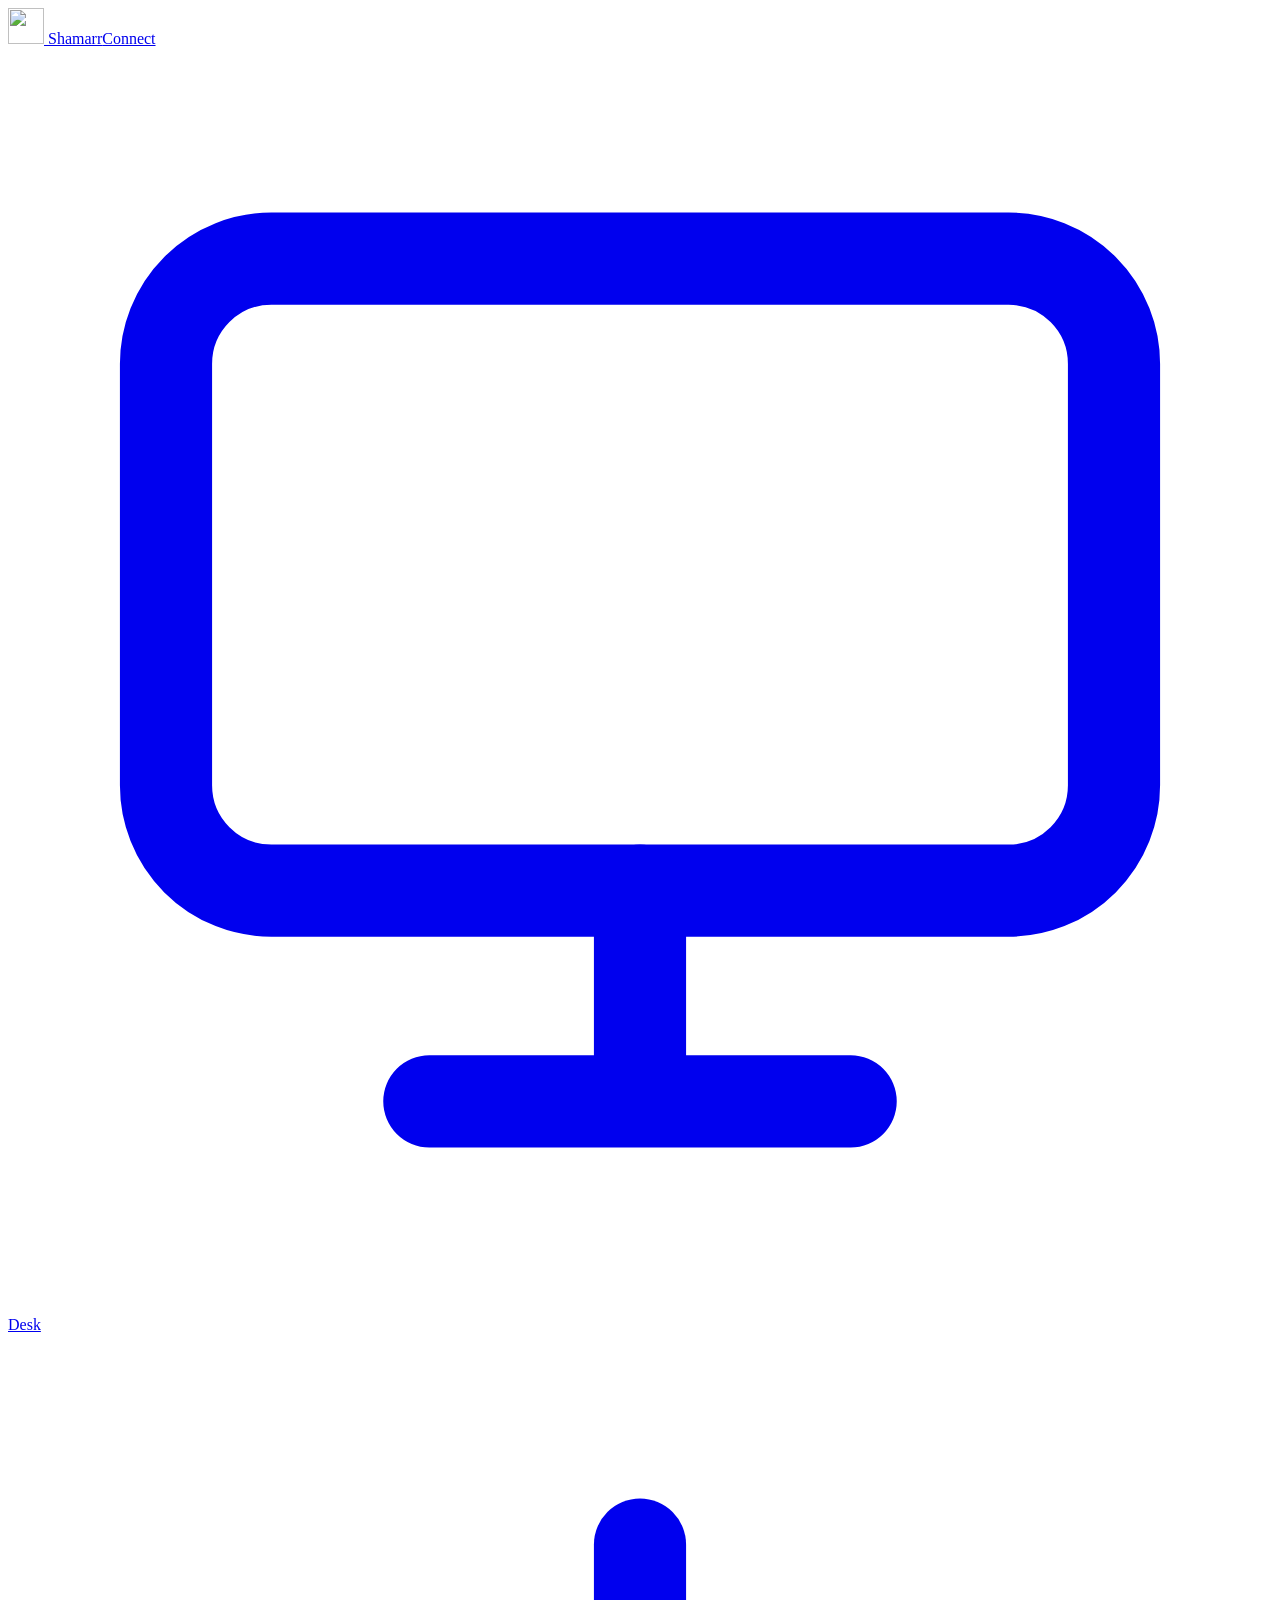
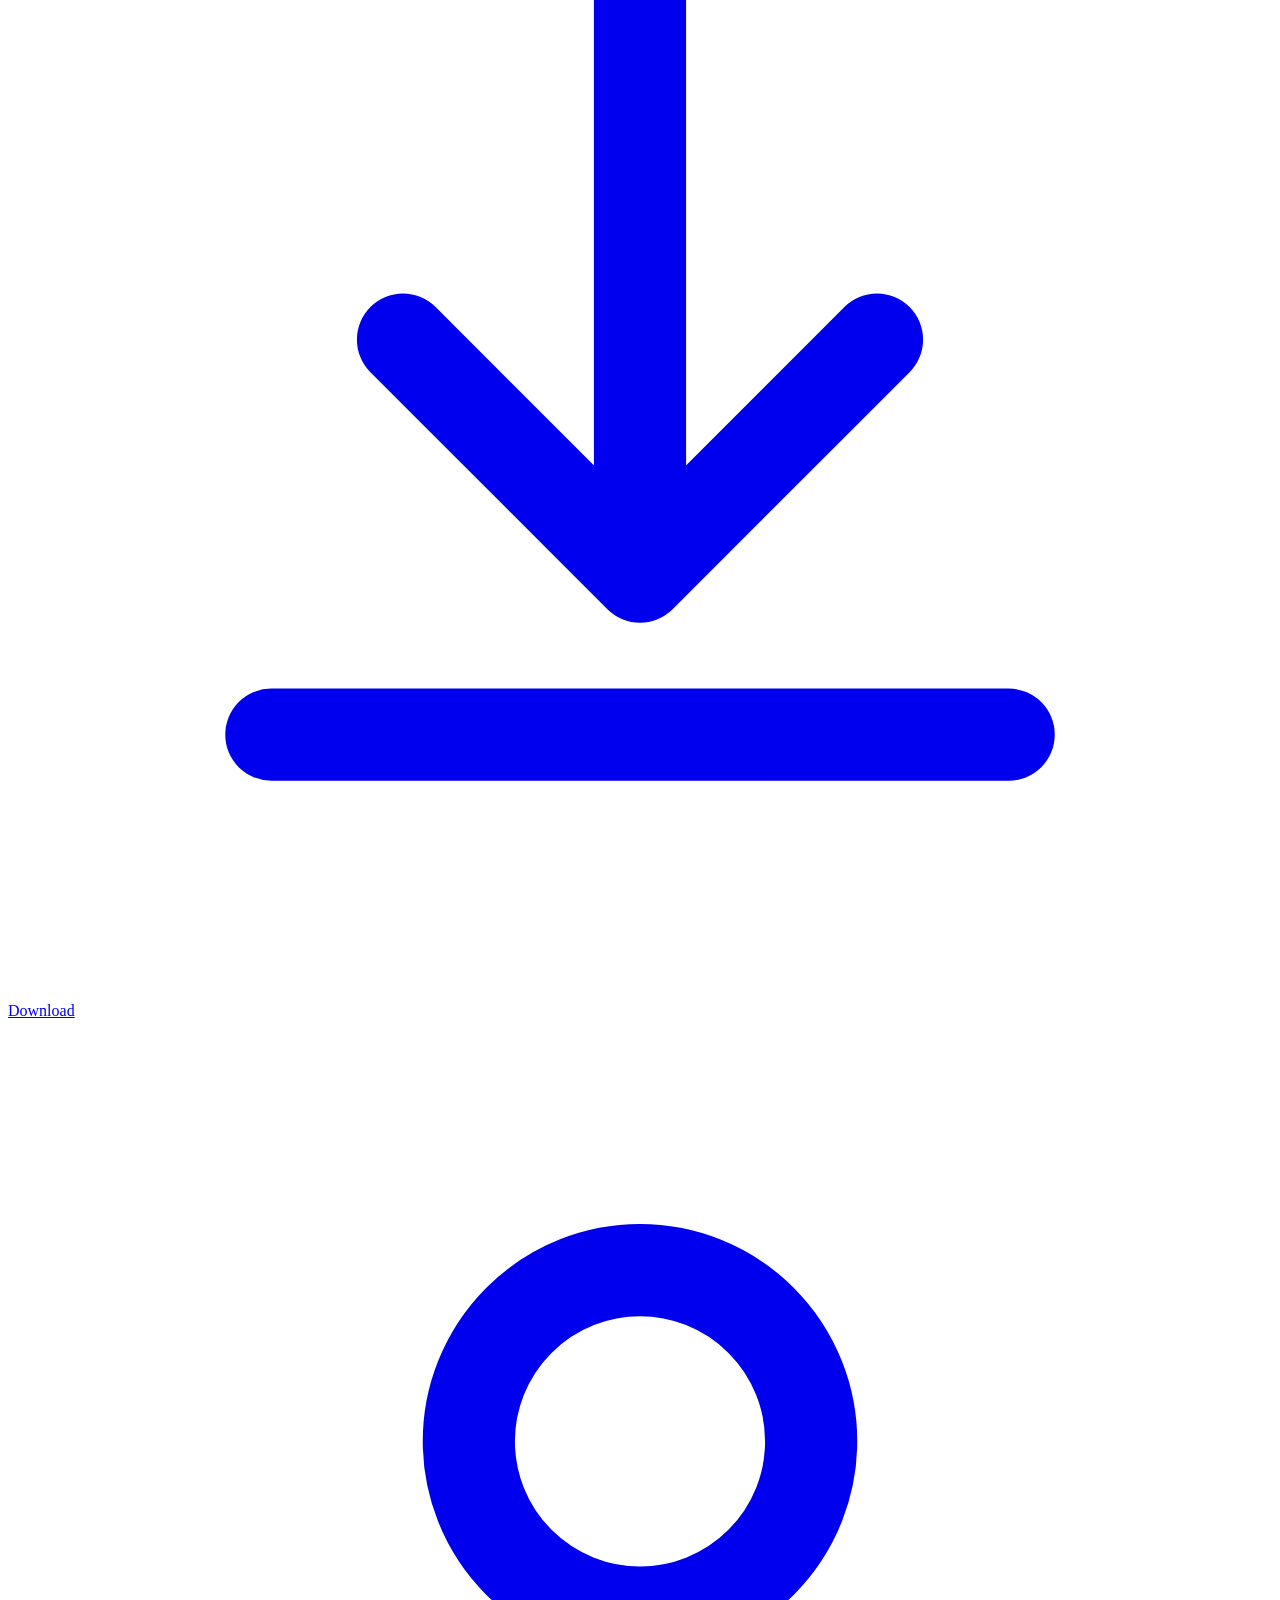
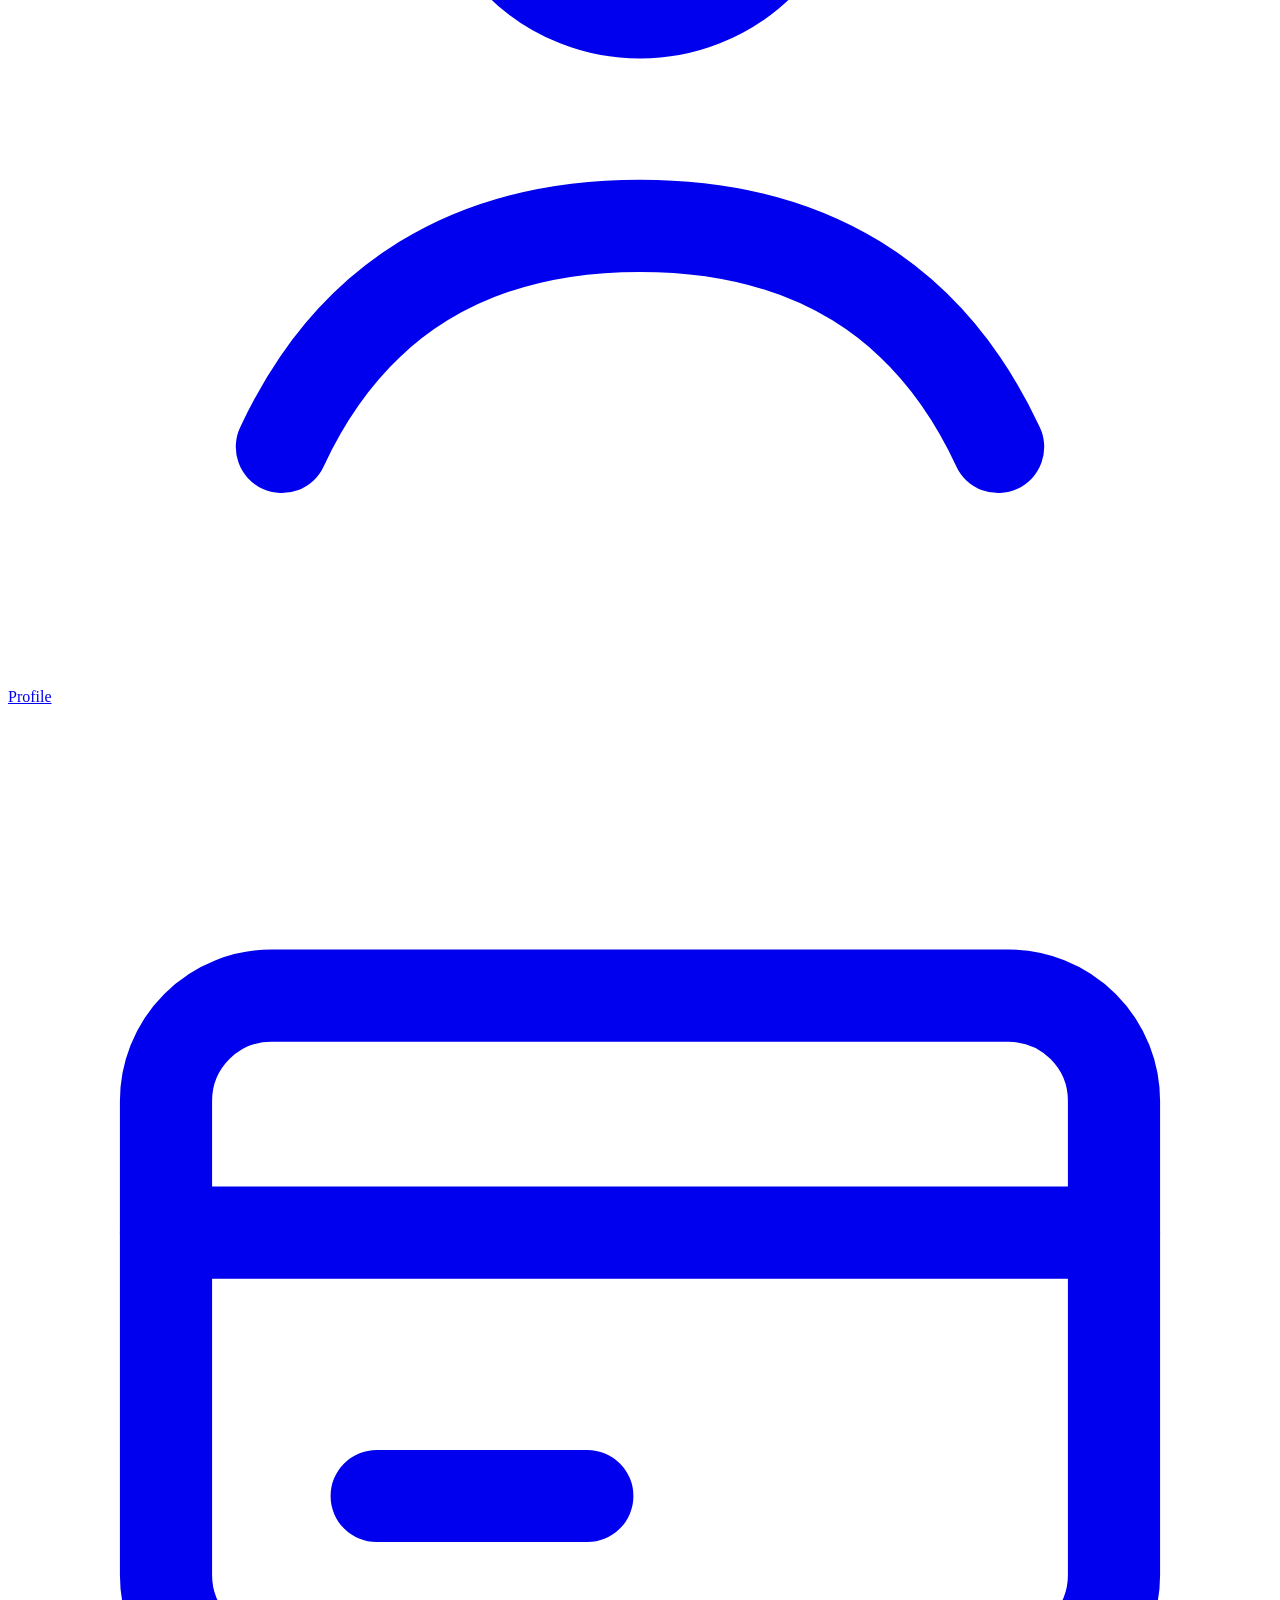
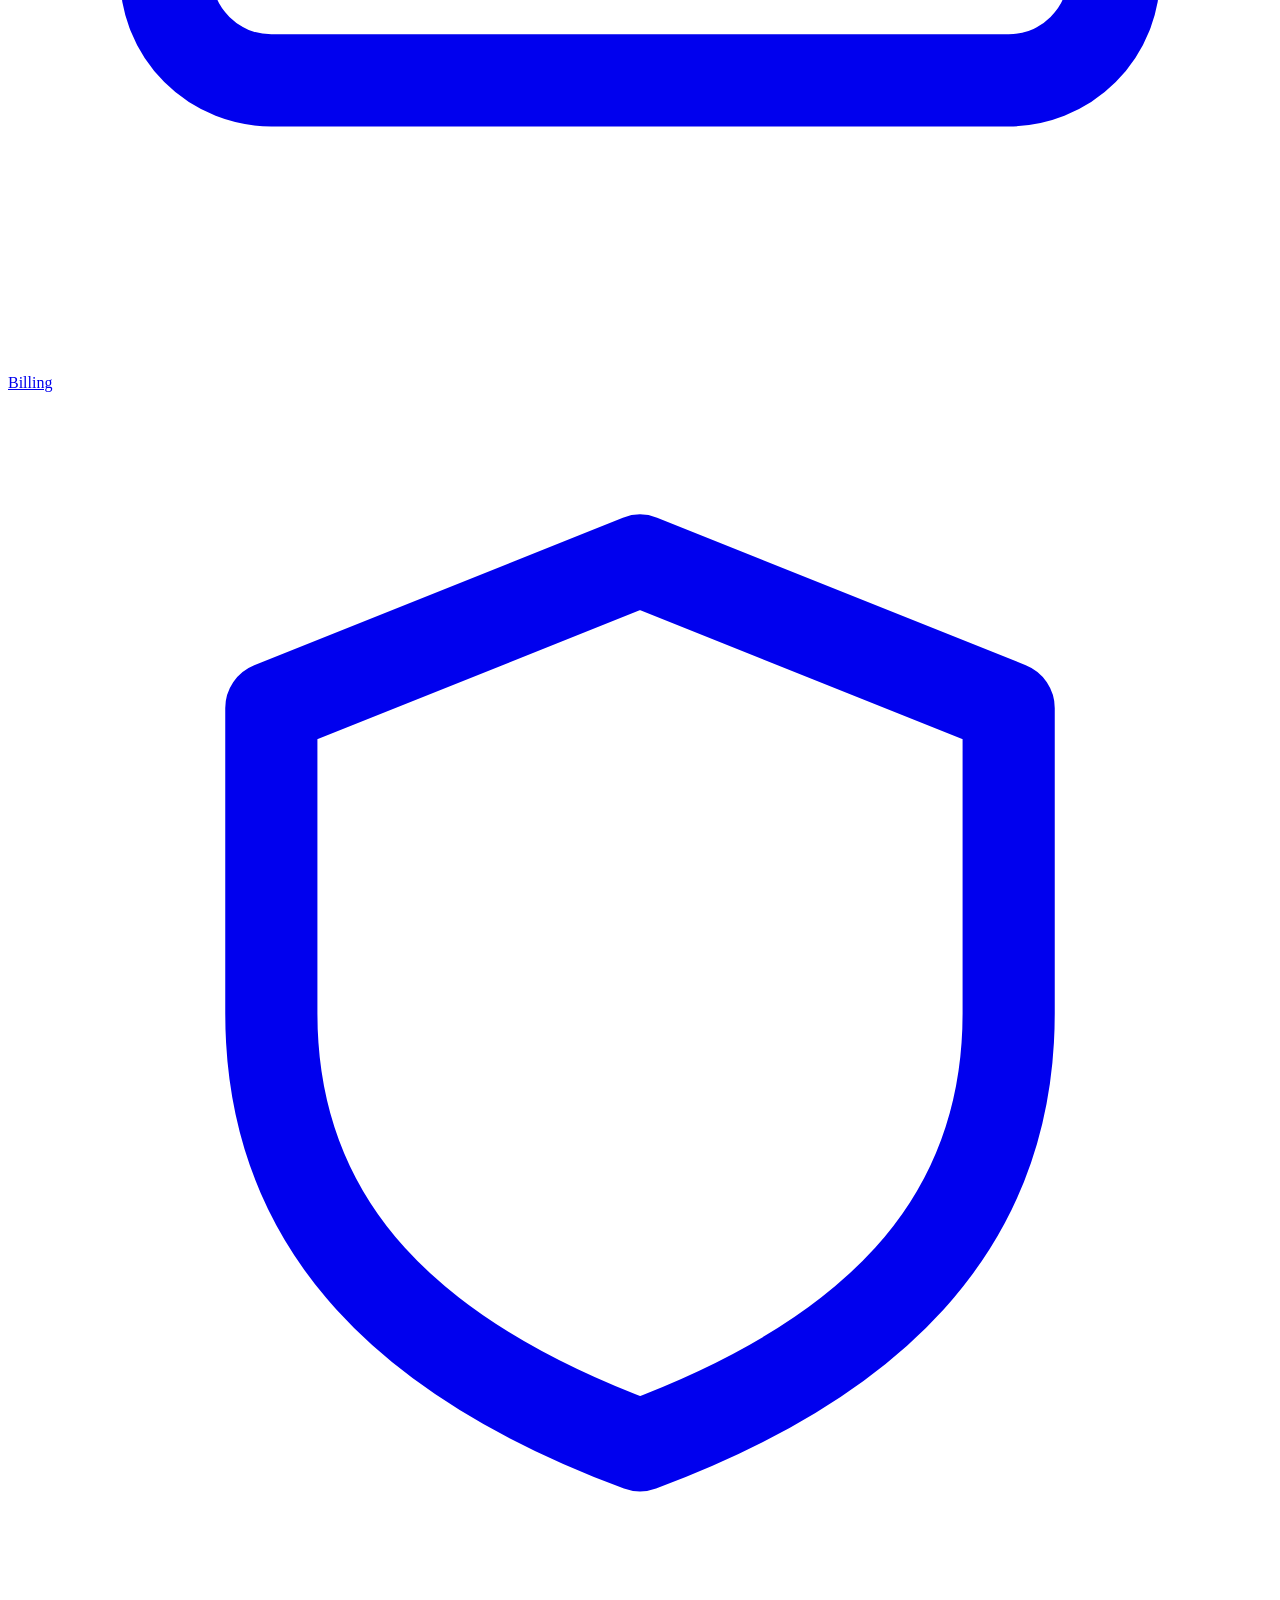
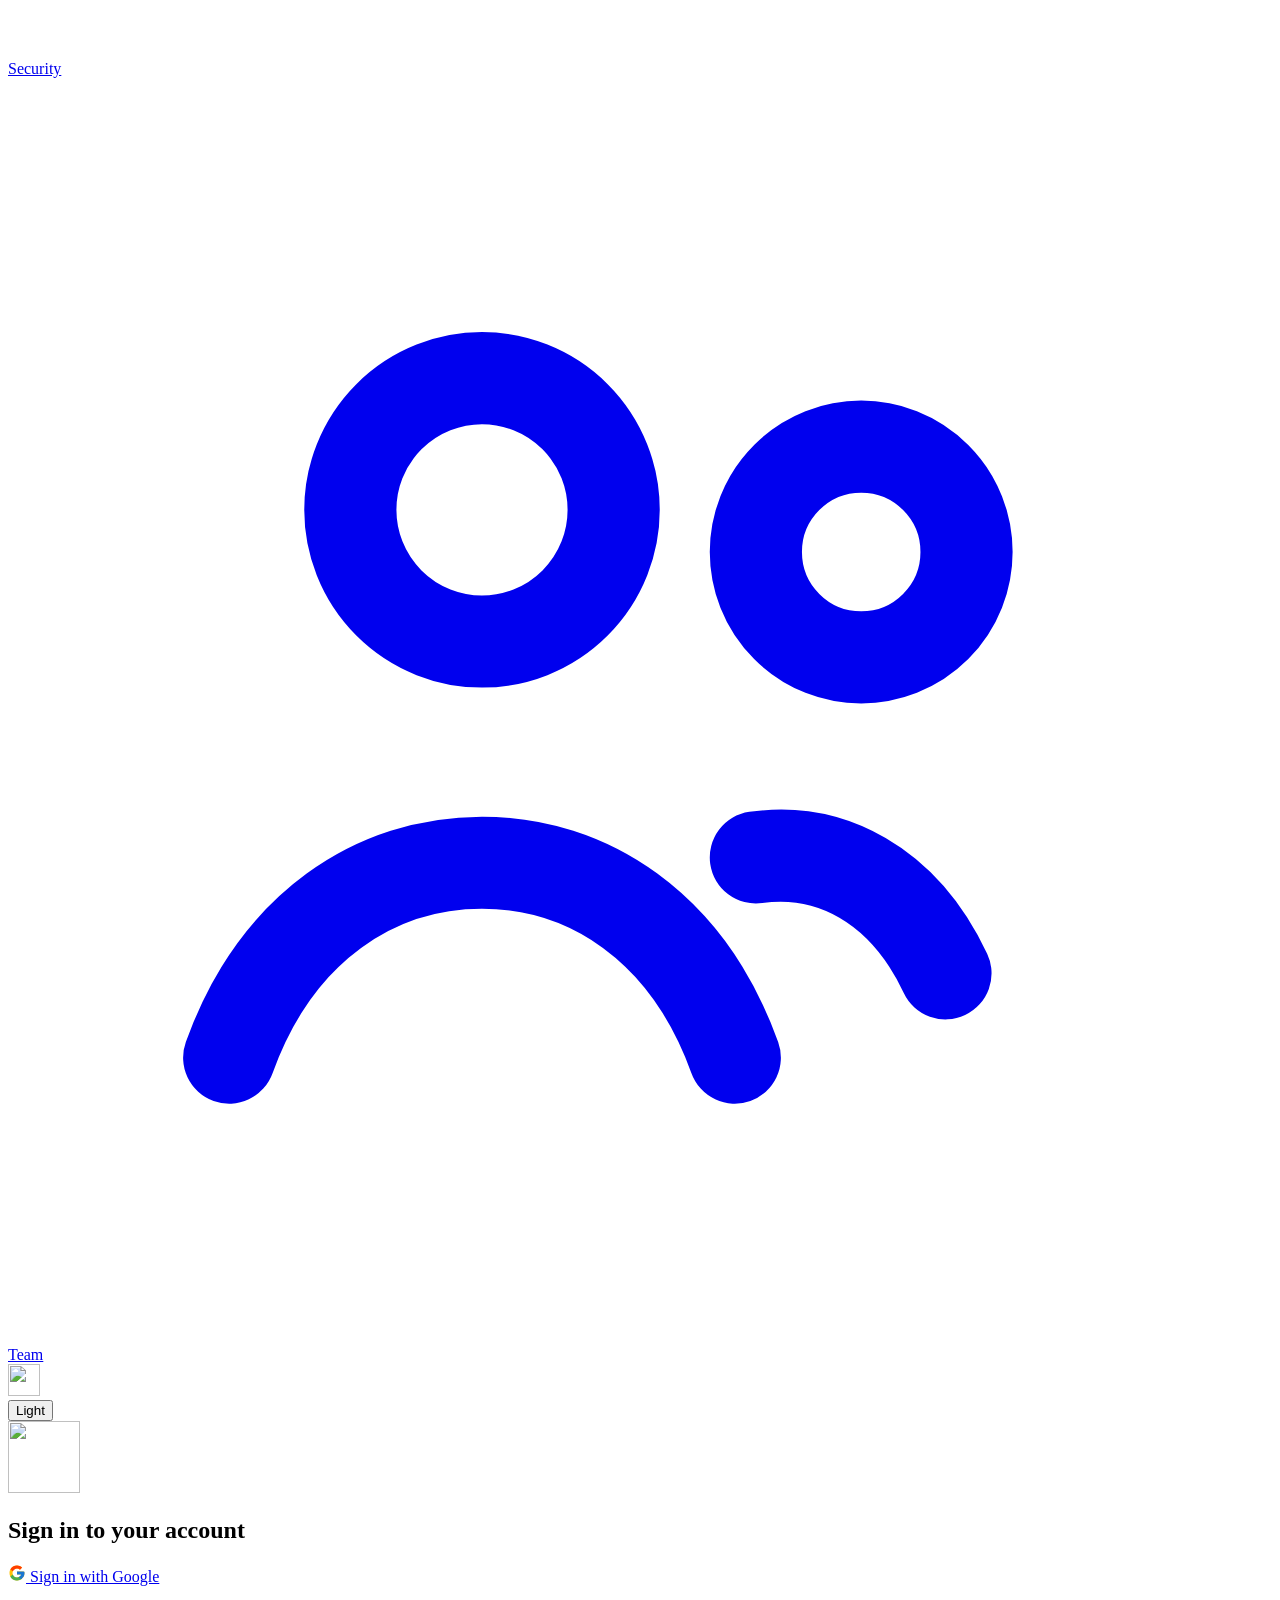
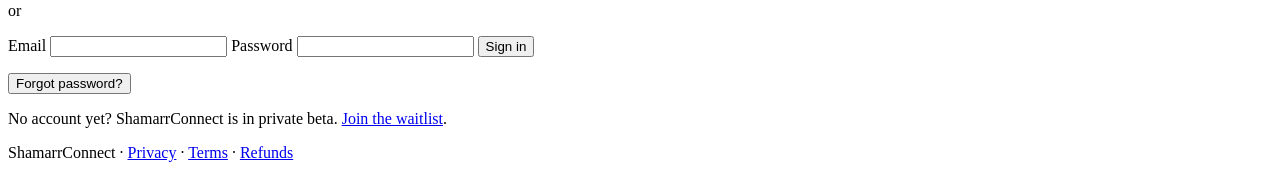
==== commit cacaba31: "website: auth/plan email kinds, redirect-clean sitemap, theme and page updates Co-authored-by: Copil" ====
--- a/website/site/account/index.html
+++ b/website/site/account/index.html
@@ -6,12 +6,35 @@
 <title>Your account · ShamarrConnect</title>
 <meta name="robots" content="noindex">
 <meta name="description" content="See online computers, your plan, and security on your ShamarrConnect account.">
+<meta name="color-scheme" content="light dark">
 <script>
+/* Theme: an explicit choice wins; otherwise follow the OS, live. */
 (function(){
-  try{
-    if(localStorage.getItem('sc-landing-theme')!=='light') document.documentElement.classList.add('dark');
-    if(sessionStorage.getItem('sc_token')) document.documentElement.classList.add('in');
-  }catch(e){ document.documentElement.classList.add('dark'); }
+  var root=document.documentElement;
+  var KEY='sc-theme';
+  var mq=window.matchMedia('(prefers-color-scheme: dark)');
+  root.classList.add('js');
+  try{ if(sessionStorage.getItem('sc_token')) root.classList.add('in'); }catch(e){}
+  try{ localStorage.removeItem('sc-landing-theme'); }catch(e){}
+  function stored(){
+    try{ var v=localStorage.getItem(KEY); return (v==='light'||v==='dark')?v:null; }catch(e){ return null; }
+  }
+  function apply(){
+    var s=stored();
+    var dark = s ? (s==='dark') : mq.matches;
+    root.classList.toggle('dark', dark);
+    root.setAttribute('data-theme-source', s ? 'user' : 'os');
+    try{ document.dispatchEvent(new CustomEvent('sc-themechange',{detail:{dark:dark,source:s?'user':'os'}})); }catch(e){}
+  }
+  window.scTheme={
+    apply:apply,
+    set:function(dark){ try{ localStorage.setItem(KEY, dark?'dark':'light'); }catch(e){} apply(); },
+    followOS:function(){ try{ localStorage.removeItem(KEY); }catch(e){} apply(); }
+  };
+  apply();
+  if(mq.addEventListener) mq.addEventListener('change', apply);
+  else if(mq.addListener) mq.addListener(apply);
+  window.addEventListener('storage', function(e){ if(e.key===KEY) apply(); });
 })();
 </script>
 <link rel="apple-touch-icon" sizes="180x180" href="/apple-touch-icon.png?v=3">
@@ -33,6 +56,10 @@
     <a class="side-link" href="/account#desk" data-sec="desk">
       <svg viewBox="0 0 24 24" fill="none" stroke="currentColor" stroke-width="1.75" stroke-linecap="round" stroke-linejoin="round" aria-hidden="true"><rect x="3" y="4" width="18" height="12" rx="2"/><path d="M8 20h8M12 16v4"/></svg>
       <span>Desk</span>
+    </a>
+    <a class="side-link" href="/account#download" data-sec="download">
+      <svg viewBox="0 0 24 24" fill="none" stroke="currentColor" stroke-width="1.75" stroke-linecap="round" stroke-linejoin="round" aria-hidden="true"><path d="M12 4v11"/><path d="m7.5 11.5 4.5 4.5 4.5-4.5"/><path d="M5 19h14"/></svg>
+      <span>Download</span>
     </a>
     <a class="side-link" href="/account#profile" data-sec="profile">
       <svg viewBox="0 0 24 24" fill="none" stroke="currentColor" stroke-width="1.75" stroke-linecap="round" stroke-linejoin="round" aria-hidden="true"><circle cx="12" cy="8" r="3.25"/><path d="M5.2 19.5c1.3-2.8 3.6-4.2 6.8-4.2s5.5 1.4 6.8 4.2"/></svg>
@@ -71,23 +98,19 @@
 </header>
 <main>
   <section id="view-login">
+    <div class="signin-brand"><img src="/logo-mark.svg" width="72" height="72" alt=""></div>
     <h1>Sign in to your account</h1>
-    <p class="sub">See which computers are online, your plan, and who is on the team.</p>
+    <a class="google-btn" id="btn-google" href="https://api.shamarrconnect.com/api/oauth/google/start">
+      <svg width="18" height="18" viewBox="0 0 48 48" aria-hidden="true">
+        <path fill="#FFC107" d="M43.6 20.5H42V20H24v8h11.3C33.7 32.7 29.3 36 24 36c-6.6 0-12-5.4-12-12s5.4-12 12-12c3.1 0 5.8 1.2 8 3.1l5.7-5.7C34.2 6.1 29.4 4 24 4 12.9 4 4 12.9 4 24s8.9 20 20 20 20-8.9 20-20c0-1.2-.1-2.3-.4-3.5z"/>
+        <path fill="#FF3D00" d="M6.3 14.7l6.6 4.8C14.7 16 19 12 24 12c3.1 0 5.8 1.2 8 3.1l5.7-5.7C34.2 6.1 29.4 4 24 4 16.3 4 9.6 8.3 6.3 14.7z"/>
+        <path fill="#4CAF50" d="M24 44c5.2 0 10-2 13.6-5.2l-6.3-5.3C29.3 35.1 26.8 36 24 36c-5.3 0-9.7-3.3-11.3-8l-6.5 5C9.5 39.6 16.2 44 24 44z"/>
+        <path fill="#1976D2" d="M43.6 20.5H42V20H24v8h11.3c-1.1 3.2-3.5 5.7-6.6 7.1l6.3 5.3C37.4 38.4 44 34 44 24c0-1.2-.1-2.3-.4-3.5z"/>
+      </svg>
+      Sign in with Google
+    </a>
+    <p class="or">or</p>
     <div class="card narrow">
-      <div class="oauth">
-        <a class="oauth-btn" id="btn-google" href="https://api.shamarrconnect.com/api/oauth/google/start" aria-label="Sign in with Google">
-          <svg width="22" height="22" viewBox="0 0 48 48" aria-hidden="true">
-            <path fill="#FFC107" d="M43.6 20.5H42V20H24v8h11.3C33.7 32.7 29.3 36 24 36c-6.6 0-12-5.4-12-12s5.4-12 12-12c3.1 0 5.8 1.2 8 3.1l5.7-5.7C34.2 6.1 29.4 4 24 4 12.9 4 4 12.9 4 24s8.9 20 20 20 20-8.9 20-20c0-1.2-.1-2.3-.4-3.5z"/>
-            <path fill="#FF3D00" d="M6.3 14.7l6.6 4.8C14.7 16 19 12 24 12c3.1 0 5.8 1.2 8 3.1l5.7-5.7C34.2 6.1 29.4 4 24 4 16.3 4 9.6 8.3 6.3 14.7z"/>
-            <path fill="#4CAF50" d="M24 44c5.2 0 10-2 13.6-5.2l-6.3-5.3C29.3 35.1 26.8 36 24 36c-5.3 0-9.7-3.3-11.3-8l-6.5 5C9.5 39.6 16.2 44 24 44z"/>
-            <path fill="#1976D2" d="M43.6 20.5H42V20H24v8h11.3c-1.1 3.2-3.5 5.7-6.6 7.1l6.3 5.3C37.4 38.4 44 34 44 24c0-1.2-.1-2.3-.4-3.5z"/>
-          </svg>
-        </a>
-        <a class="oauth-btn li" id="btn-linkedin" href="https://api.shamarrconnect.com/api/oauth/linkedin/start" aria-label="Sign in with LinkedIn">
-          <span class="in-mark" aria-hidden="true">in</span>
-        </a>
-      </div>
-      <p class="or">Google or LinkedIn opens an account with that email. Or use your password.</p>
       <form id="login-form" novalidate>
         <label for="email">Email</label>
         <input id="email" type="email" autocomplete="username" required>
@@ -98,7 +121,28 @@
           <input id="code" inputmode="numeric" autocomplete="one-time-code" placeholder="6-digit code from your app">
         </div>
         <button class="btn block" id="login-btn" type="submit">Sign in</button>
+        <p class="reset-link"><button type="button" class="text-link" id="forgot-open">Forgot password?</button></p>
         <div class="err" id="login-err"></div>
+      </form>
+    </div>
+    <div class="card narrow" id="reset-card" hidden>
+      <form id="reset-form" novalidate>
+        <p class="reset-help">We'll email a 6-digit code. It does not sign you in, and it does not turn off your authenticator.</p>
+        <label for="reset-email">Email</label>
+        <input id="reset-email" type="email" autocomplete="username" required>
+        <button class="btn block" id="reset-send" type="button">Email me a code</button>
+        <div id="reset-next" hidden>
+          <label for="reset-code">Code</label>
+          <input id="reset-code" inputmode="numeric" autocomplete="one-time-code" placeholder="6-digit code">
+          <label for="reset-password">New password</label>
+          <input id="reset-password" type="password" autocomplete="new-password" minlength="8">
+          <label for="reset-password2">Confirm password</label>
+          <input id="reset-password2" type="password" autocomplete="new-password" minlength="8">
+          <button class="btn block" id="reset-save" type="submit">Set new password</button>
+        </div>
+        <div class="okmsg" id="reset-ok"></div>
+        <div class="err" id="reset-err"></div>
+        <p class="reset-link"><button type="button" class="text-link" id="forgot-close">Back to sign in</button></p>
       </form>
     </div>
     <p class="note">No account yet? ShamarrConnect is in private beta. <a href="/#waitlist">Join the waitlist</a>.</p>
@@ -125,6 +169,21 @@
       <div class="card" id="activity"><div class="empty">Nothing yet. Sign-ins, device changes, payments, and security updates show up here.</div></div>
     </section>
 
+    <section id="sec-download" hidden>
+      <h1>Download</h1>
+      <p class="sub" id="dl-detected">Checking this browser.</p>
+      <div class="card" id="dl-hero"></div>
+      <details class="dl-more">
+        <summary>Other systems</summary>
+        <div id="dl-other"></div>
+      </details>
+      <h2>Signed-in devices</h2>
+      <p class="note">Each phone or computer signed in with this email, including the address it last used. This list refreshes with activity.</p>
+      <div class="card" id="dl-devices"><div class="empty">Loading…</div></div>
+      <h2>Activity</h2>
+      <div class="card" id="dl-activity"><div class="empty">Nothing yet.</div></div>
+    </section>
+
     <section id="sec-profile" hidden>
       <h1>Profile</h1>
       <p class="sub">This name is how we greet you. The team name is set separately once a team exists. Payments and invites use this email, so it stays fixed. Write to <a href="mailto:support@shamarrconnect.com">support@shamarrconnect.com</a> if it must change.</p>
@@ -148,7 +207,7 @@
       <div class="card">
         <div class="grid2">
           <div class="stat"><span class="lbl">Current plan</span><span class="val" id="bill-plan">—</span></div>
-          <div class="stat"><span class="lbl">Renews</span><span class="val" id="bill-exp">—</span></div>
+          <div class="stat"><span class="lbl" id="bill-exp-lbl">Renews</span><span class="val" id="bill-exp">—</span></div>
         </div>
         <p class="note" id="bill-note" hidden></p>
         <p class="note" id="bill-cap"></p>
@@ -224,9 +283,9 @@
   var API = "https://api.shamarrconnect.com";
   var $ = function(id){ return document.getElementById(id); };
   var mfaSecret = null, pollTimer = null, profileEmail = "";
-  var lastDevices = [], lastOrg = null, deviceLimit = null, accountPlan = "free", passwordSet = true;
+  var lastDevices = [], lastOrg = null, deviceLimit = null, accountPlan = "free", passwordSet = true, accountCreated = "";
   var lastPayments = [], planExpires = "", mfaOn = false;
-  var SECTIONS = { desk:1, profile:1, billing:1, security:1 };
+  var SECTIONS = { desk:1, download:1, profile:1, billing:1, security:1 };
   var PAYMENT_LINKS = {
     usd: { pro_m:"", pro_y:"", team_m:"", team_y:"" },
     ngn: {
@@ -247,7 +306,9 @@
     $("view-console").hidden = true; $("who").hidden = true;
     $("view-login").hidden = false;
     setSignedIn(false);
-    if (msg){ var e = $("login-err"); e.textContent = msg; e.style.display = "block"; }
+    if ($("login-form")) $("login-form").parentElement.hidden = false;
+    if ($("reset-card")) $("reset-card").hidden = true;
+    if (msg){ var e = $("login-err"); e.className = "err"; e.textContent = msg; e.style.display = "block"; }
     if (pollTimer){ clearInterval(pollTimer); pollTimer = null; }
   }
   function sectionFromHash(){
@@ -280,6 +341,7 @@
       history.replaceState(null, "", location.pathname + location.search + "#" + h);
     }
     showSection(h);
+    paintDownloads();
     refresh();
     if (pollTimer) clearInterval(pollTimer);
     pollTimer = setInterval(function(){ if (!document.hidden) refresh(); }, 15000);
@@ -399,7 +461,8 @@
     mfa_enabled: function(){ return "Two-step sign-in turned on"; },
     mfa_disabled: function(){ return "Two-step sign-in turned off"; },
     password_changed: function(d){ return "Password changed" + (d ? " · " + d : ""); },
-    profile_updated: function(){ return "Name updated"; }
+    profile_updated: function(){ return "Name updated"; },
+    remote_session: function(d){ return "Remote session" + (d ? " · " + d : ""); }
   };
   function phrase(ev){
     var f = PHRASES[ev.kind];
@@ -432,6 +495,8 @@
     var text = "Checking your computers.";
     if (lastOrg){
       text = "The team shares " + lastOrg.devices_used + " of " + lastOrg.device_limit + " computers. These are the ones signed in with your email.";
+    } else if (deviceLimit === 0){
+      text = "Saved computers are off. A one-time code still connects.";
     } else if (deviceLimit != null){
       text = n + " of " + deviceLimit + " computers on this account.";
     }
@@ -469,16 +534,27 @@
     }
     applyPasswordMode();
   }
+  function setRenewLabel(text){
+    var el = $("bill-exp-lbl");
+    if (el) el.textContent = text;
+  }
   function renderRenew(){
     var paid = prettyPlan(accountPlan) !== "Free";
     var note = $("bill-note");
     if (!paid){
       $("bill-plan").textContent = "Free";
-      $("bill-exp").textContent = "No renewal";
-      note.hidden = true;
+      setRenewLabel("Saved computers");
+      var until = accountCreated ? addUtcDays(accountCreated, 14) : "";
+      var today = todayUtc();
+      if (until && until < today) $("bill-exp").textContent = "Ended " + calendarDate(until);
+      else if (until) $("bill-exp").textContent = "Through " + calendarDate(until);
+      else $("bill-exp").textContent = "14 days";
+      note.hidden = false;
+      note.textContent = "Up to 3 computers stay saved for 14 days from the day the account was created. After that they stop until the account is Pro or Team. A one-time code still connects. There is no charge and no card.";
       renderPlans();
       return;
     }
+    setRenewLabel("Renews");
     var latest = lastPayments[0];
     var renew = "";
     if (latest && latest.created_at && latest.period_days){
@@ -501,8 +577,8 @@
   }
   var PLAN_CARDS = [
     { id:"free", name:"Free", interval:"", days:0, pay:null,
-      ngn:{price:"₦0", per:"forever"}, usd:{price:"$0", per:"forever"},
-      points:["1 person","3 computers","Unlimited sessions"] },
+      ngn:{price:"₦0", per:"no card"}, usd:{price:"$0", per:"no card"},
+      points:["1 person","One-time code stays open","3 saved computers for 14 days"] },
     { id:"pro_m", name:"Pro", interval:"monthly", days:30, pay:["pro", false],
       ngn:{price:"₦5,000", per:"/ month"}, usd:{price:"$9", per:"/ month"},
       points:["25 computers","Unlimited sessions at once","Email support"] },
@@ -576,12 +652,16 @@
       var calc = "";
       var action = "";
       if (current){
-        calc = card.days
-          ? ("This is the plan on the account. Renews " + ($("bill-exp").textContent || "on the date above") + ".")
-          : "This is the plan on the account.";
+        if (card.id === "free"){
+          calc = "Saved computers stay for 14 days from the day this account was created. A one-time code still connects after that.";
+        } else {
+          calc = card.days
+            ? ("This is the plan on the account. Renews " + ($("bill-exp").textContent || "on the date above") + ".")
+            : "This is the plan on the account.";
+        }
         action = '<button class="btn current" type="button" disabled>Current plan</button>';
       } else if (card.id === "free"){
-        calc = "Free stays at 3 computers. It does not replace a paid plan from this page.";
+        calc = "This page does not switch a paid plan back to Free. When a paid plan ends, saved computers stop. A one-time code still connects.";
         action = "";
       } else if (card.id === "enterprise"){
         calc = "Priced for the organization. Email sales and we set it up with you.";
@@ -610,6 +690,78 @@
     }).join("");
   }
 
+  var DL_TAG = "1.4.9-sc32";
+  var DL_BASE = "https://github.com/shamarrzz/shamarrconnect-releases/releases/download/" + DL_TAG + "/";
+  function dlFile(name, href){ return href ? href : (DL_BASE + "ShamarrConnect-" + DL_TAG + "-" + name); }
+  function detectOs(){
+    var ua = navigator.userAgent || "";
+    if (/android/i.test(ua)) return "android";
+    if (/iphone|ipad|ipod/i.test(ua) || (navigator.platform === "MacIntel" && navigator.maxTouchPoints > 1)) return "ios";
+    if (/macintosh|mac os x/i.test(ua)) return "mac";
+    if (/windows/i.test(ua)) return "windows";
+    if (/linux/i.test(ua)) return "linux";
+    return "windows";
+  }
+  var DL_APPS = [
+    { id:"windows", name:"Windows", file:"x86_64.exe", label:"Download for Windows", note:"Windows 10 and 11, 64-bit." },
+    { id:"mac", name:"macOS", file:"aarch64.dmg", label:"Download for Mac", note:"Apple silicon. Intel is in Other systems." },
+    { id:"linux", name:"Linux", file:"x86_64.deb", label:"Download for Linux", note:"Debian and Ubuntu, 64-bit." },
+    { id:"android", name:"Android", file:"aarch64.apk", label:"Download for Android", note:"64-bit phone." },
+    { id:"ios", name:"iOS (iPhone & iPad)", href:"mailto:support@shamarrconnect.com?subject=ShamarrConnect%20iOS%20TestFlight%20Invite", label:"Get on TestFlight", note:"iOS 15+ via Apple TestFlight." }
+  ];
+  var DL_EXTRA = [
+    { os:"mac", name:"macOS Intel", file:"x86_64.dmg" },
+    { os:"linux", name:"Linux AppImage", file:"x86_64.AppImage" },
+    { os:"android", name:"Android 32-bit", file:"armv7.apk" }
+  ];
+  function paintDownloads(){
+    var mine = detectOs();
+    var names = { windows:"Windows", mac:"Mac", linux:"Linux", android:"Android", ios:"iPhone / iPad" };
+    var detected = $("dl-detected");
+    var hero = $("dl-hero");
+    var other = $("dl-other");
+    if (!hero) return;
+    var app = null;
+    for (var i = 0; i < DL_APPS.length; i++) if (DL_APPS[i].id === mine) app = DL_APPS[i];
+    if (app) {
+      detected.textContent = "This browser looks like " + (names[mine] || mine) + ".";
+      hero.innerHTML = "<h2 style='margin:0 0 6px'>" + esc(app.name) + "</h2><p class='note' style='margin:0'>" +
+        esc(app.note) + "</p><a class='btn dl-hero-btn' href='" + esc(dlFile(app.file, app.href)) + "'>" + esc(app.label) + "</a>";
+    }
+    var rows = [];
+    DL_APPS.forEach(function(app){
+      if (app.id === mine) return;
+      rows.push("<div class='dl-row'><span>" + esc(app.name) + "</span><a href='" + esc(dlFile(app.file, app.href)) + "'>" + esc(app.label) + "</a></div>");
+    });
+    DL_EXTRA.forEach(function(extra){
+      if (extra.os === mine && mine !== "ios") return;
+      rows.push("<div class='dl-row'><span>" + esc(extra.name) + "</span><a href='" + esc(dlFile(extra.file)) + "'>Download</a></div>");
+    });
+    if (mine !== "ios"){
+      DL_EXTRA.forEach(function(extra){
+        if (extra.os !== mine) return;
+        rows.push("<div class='dl-row'><span>" + esc(extra.name) + "</span><a href='" + esc(dlFile(extra.file)) + "'>Download</a></div>");
+      });
+    }
+    other.innerHTML = rows.join("");
+  }
+  function renderDownloadDevices(v){
+    var el = $("dl-devices");
+    if (!el) return;
+    var list = (v && v.devices) || [];
+    if (!list.length){
+      el.innerHTML = '<div class="empty">No signed-in devices yet. Download the app and sign in on that computer.</div>';
+      return;
+    }
+    el.innerHTML = list.map(function(d){
+      var name = d.device_name || d.device_id || "Device";
+      var os = prettyOS(d.device_os);
+      return '<div class="sess"><div><div class="nm">' + esc(name) + '</div><div class="meta">' +
+        esc(os) + (os ? " · " : "") + "last seen " + relTime(d.last_seen) +
+        (d.ip ? " · " + esc(d.ip) : " · address not seen yet") +
+        '</div></div></div>';
+    }).join("");
+  }
   function refresh(){
     api("/api/currentUser", { method: "POST", body: { id: "", uuid: "" } })
       .then(function(u){
@@ -622,6 +774,7 @@
         if (document.activeElement !== $("display-name")) $("display-name").value = u.display_name || "";
         $("member-since").textContent = u.created_at ? ("Member since " + calendarDate(u.created_at)) : "";
         planExpires = u.plan_expires_at || "";
+        accountCreated = u.created_at || "";
         renderRenew();
       }).catch(function(){});
 
@@ -641,7 +794,10 @@
       renderFleet(v);
       updateCap();
     }).catch(function(){});
-    api("/api/user/devices").then(renderSessions).catch(function(){});
+    api("/api/user/devices").then(function(v){
+      renderSessions(v);
+      renderDownloadDevices(v);
+    }).catch(function(){});
     api("/api/user/activity?limit=50").then(renderActivity).catch(function(){});
     api("/api/user/payments").then(renderPayments).catch(function(){});
   }
@@ -685,7 +841,7 @@
     openSheet(
       "<h3>" + esc(name) + "</h3><p>" + esc(body) + "</p>" +
       '<div class="actions">' +
-        '<a class="act" href="/download">Get the app</a>' +
+        '<a class="act" href="/account#download">Get the app</a>' +
         '<button class="act ghost" type="button" data-close="1">Close</button>' +
       "</div>"
     );
@@ -736,6 +892,7 @@
         '<div><div class="nm">' + esc(name) + '</div>' +
         '<div class="meta">' + esc(os) + (os ? " · " : "") +
         "last seen " + relTime(d.last_seen) +
+        (d.ip ? " · " + esc(d.ip) : "") +
         (d.device_id ? " · ID " + esc(d.device_id) : "") +
         '</div></div>' +
         (id ? '<button class="btn sm danger" type="button" data-revoke="' + esc(id) + '">Sign out</button>' : '') +
@@ -755,11 +912,16 @@
     var el = $("activity"), evs = v.events || [];
     if (!evs.length){
       el.innerHTML = '<div class="empty">Nothing yet. Sign-ins, device changes, payments, and security updates show up here.</div>';
+      var liveEmpty = $("dl-activity");
+      if (liveEmpty) liveEmpty.innerHTML = el.innerHTML;
       return;
     }
-    el.innerHTML = evs.map(function(ev){
+    var html = evs.map(function(ev){
       return '<div class="feed-row"><span>' + esc(phrase(ev)) + '</span><span class="when">' + relTime(ev.at) + '</span></div>';
     }).join("");
+    el.innerHTML = html;
+    var live = $("dl-activity");
+    if (live) live.innerHTML = html;
   }
   function renderPayments(v){
     lastPayments = (v && v.payments) || [];
@@ -779,7 +941,7 @@
 
   function login(body){
     var btn = $("login-btn"); btn.disabled = true; btn.textContent = "Signing in…";
-    $("login-err").style.display = "none";
+    var err = $("login-err"); err.className = "err"; err.style.display = "none";
     return fetch(API + "/api/login", {
       method: "POST",
       headers: { "Content-Type": "application/json" },
@@ -809,6 +971,86 @@
       })
       .finally(function(){ btn.disabled = false; btn.textContent = "Sign in"; });
   }
+
+  function showBox(id, text){
+    var el = $(id);
+    if (!el) return;
+    el.textContent = text || "";
+    el.style.display = text ? "block" : "none";
+  }
+  $("forgot-open").addEventListener("click", function(){
+    $("reset-email").value = $("email").value.trim();
+    $("login-form").parentElement.hidden = true;
+    $("reset-card").hidden = false;
+    showBox("reset-ok", "");
+    showBox("reset-err", "");
+    $("reset-email").focus();
+  });
+  $("forgot-close").addEventListener("click", function(){
+    $("reset-card").hidden = true;
+    $("login-form").parentElement.hidden = false;
+  });
+  $("reset-send").addEventListener("click", function(){
+    var email = $("reset-email").value.trim();
+    var btn = $("reset-send");
+    showBox("reset-ok", "");
+    showBox("reset-err", "");
+    if (!email){ showBox("reset-err", "Enter the email on the account."); return; }
+    btn.disabled = true;
+    fetch(API + "/api/auth/email-code", {
+      method: "POST",
+      headers: { "Content-Type": "application/json" },
+      body: JSON.stringify({ email: email, purpose: "reset" })
+    }).then(function(r){ return r.json().then(function(j){ return { ok: r.ok, j: j }; }); })
+      .then(function(res){
+        if (!res.ok) throw new Error((res.j && res.j.error) || "Could not send the code.");
+        $("reset-next").hidden = false;
+        showBox("reset-ok", (res.j && res.j.message) || "If that address can receive a code, we sent one.");
+        $("reset-code").focus();
+      })
+      .catch(function(e){
+        var msg = "Can't reach the server right now. Check your connection and try again.";
+        if (e && e.message && e.name !== "TypeError") msg = e.message;
+        showBox("reset-err", msg);
+      })
+      .finally(function(){ btn.disabled = false; });
+  });
+  $("reset-form").addEventListener("submit", function(ev){
+    ev.preventDefault();
+    var email = $("reset-email").value.trim();
+    var code = $("reset-code").value.trim();
+    var pw = $("reset-password").value;
+    var pw2 = $("reset-password2").value;
+    showBox("reset-ok", "");
+    showBox("reset-err", "");
+    if (pw.length < 8){ showBox("reset-err", "Use at least 8 characters."); return; }
+    if (pw !== pw2){ showBox("reset-err", "Those passwords don't match."); return; }
+    var btn = $("reset-save");
+    btn.disabled = true;
+    fetch(API + "/api/auth/reset", {
+      method: "POST",
+      headers: { "Content-Type": "application/json" },
+      body: JSON.stringify({ email: email, code: code, password: pw })
+    }).then(function(r){ return r.json().then(function(j){ return { ok: r.ok, j: j }; }); })
+      .then(function(res){
+        if (!res.ok) throw new Error((res.j && res.j.error) || "That code is not valid or it has expired.");
+        $("password").value = "";
+        $("reset-card").hidden = true;
+        $("login-form").parentElement.hidden = false;
+        $("email").value = email;
+        showBox("login-err", "");
+        var ok = $("login-err");
+        ok.className = "okmsg";
+        ok.textContent = (res.j && res.j.message) || "Password updated. Sign in with the new password.";
+        ok.style.display = "block";
+      })
+      .catch(function(e){
+        var msg = "Can't reach the server right now. Check your connection and try again.";
+        if (e && e.message && e.name !== "TypeError") msg = e.message;
+        showBox("reset-err", msg);
+      })
+      .finally(function(){ btn.disabled = false; });
+  });
 
   $("login-form").addEventListener("submit", function(ev){
     ev.preventDefault();
@@ -935,20 +1177,19 @@
 
   (function theme(){
     var themeBtn = $("theme-switch");
-    function setTheme(dark){
-      document.documentElement.classList.toggle("dark", dark);
-      if (themeBtn){
-        themeBtn.setAttribute("aria-pressed", dark ? "true" : "false");
-        var lab = themeBtn.querySelector(".theme-label");
-        if (lab) lab.textContent = dark ? "Dark" : "Light";
-      }
-      try{ localStorage.setItem("sc-landing-theme", dark ? "dark" : "light"); }catch(e){}
+    function syncThemeBtn(){
+      if (!themeBtn) return;
+      var dark = document.documentElement.classList.contains("dark");
+      themeBtn.setAttribute("aria-pressed", dark ? "true" : "false");
+      var lab = themeBtn.querySelector(".theme-label");
+      if (lab) lab.textContent = dark ? "Dark" : "Light";
     }
     if (themeBtn){
-      setTheme(document.documentElement.classList.contains("dark"));
+      syncThemeBtn();
       themeBtn.addEventListener("click", function(){
-        setTheme(!document.documentElement.classList.contains("dark"));
+        window.scTheme.set(!document.documentElement.classList.contains("dark"));
       });
+      document.addEventListener("sc-themechange", syncThemeBtn);
     }
   })();
 
